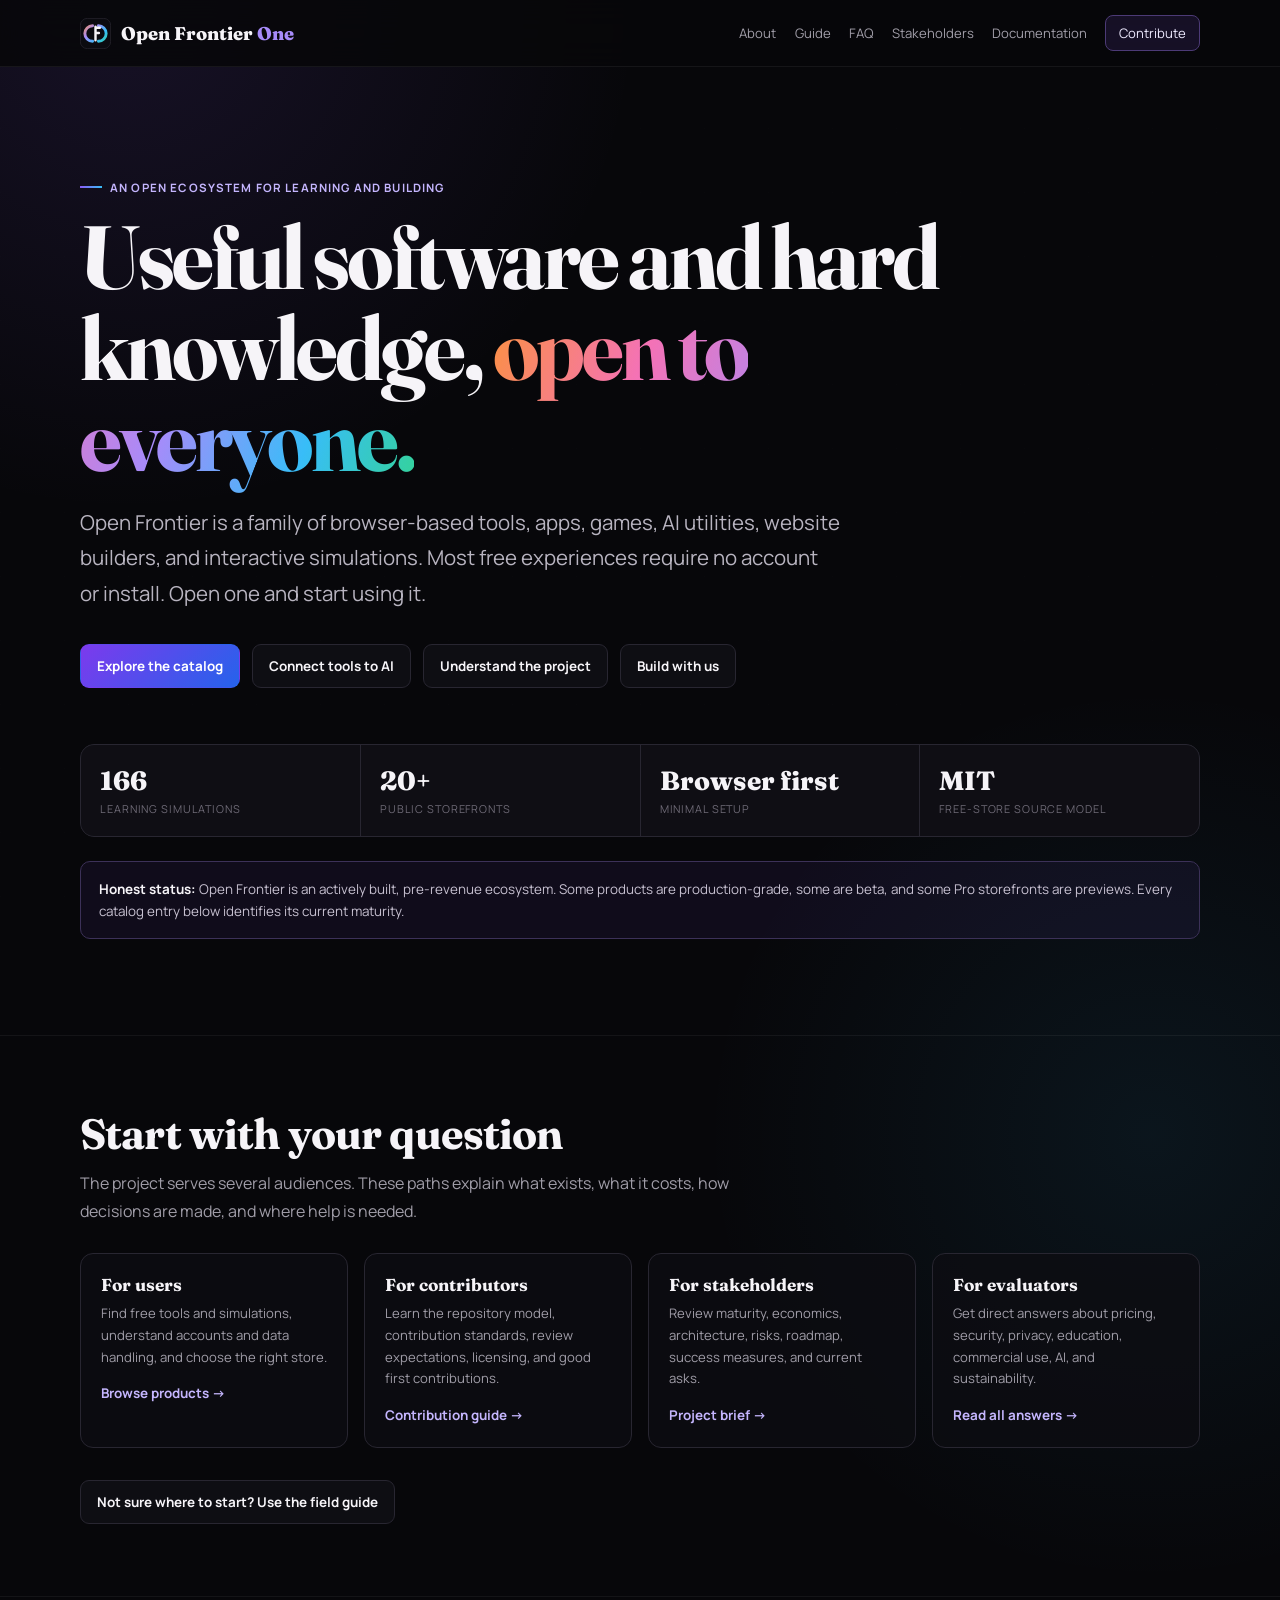
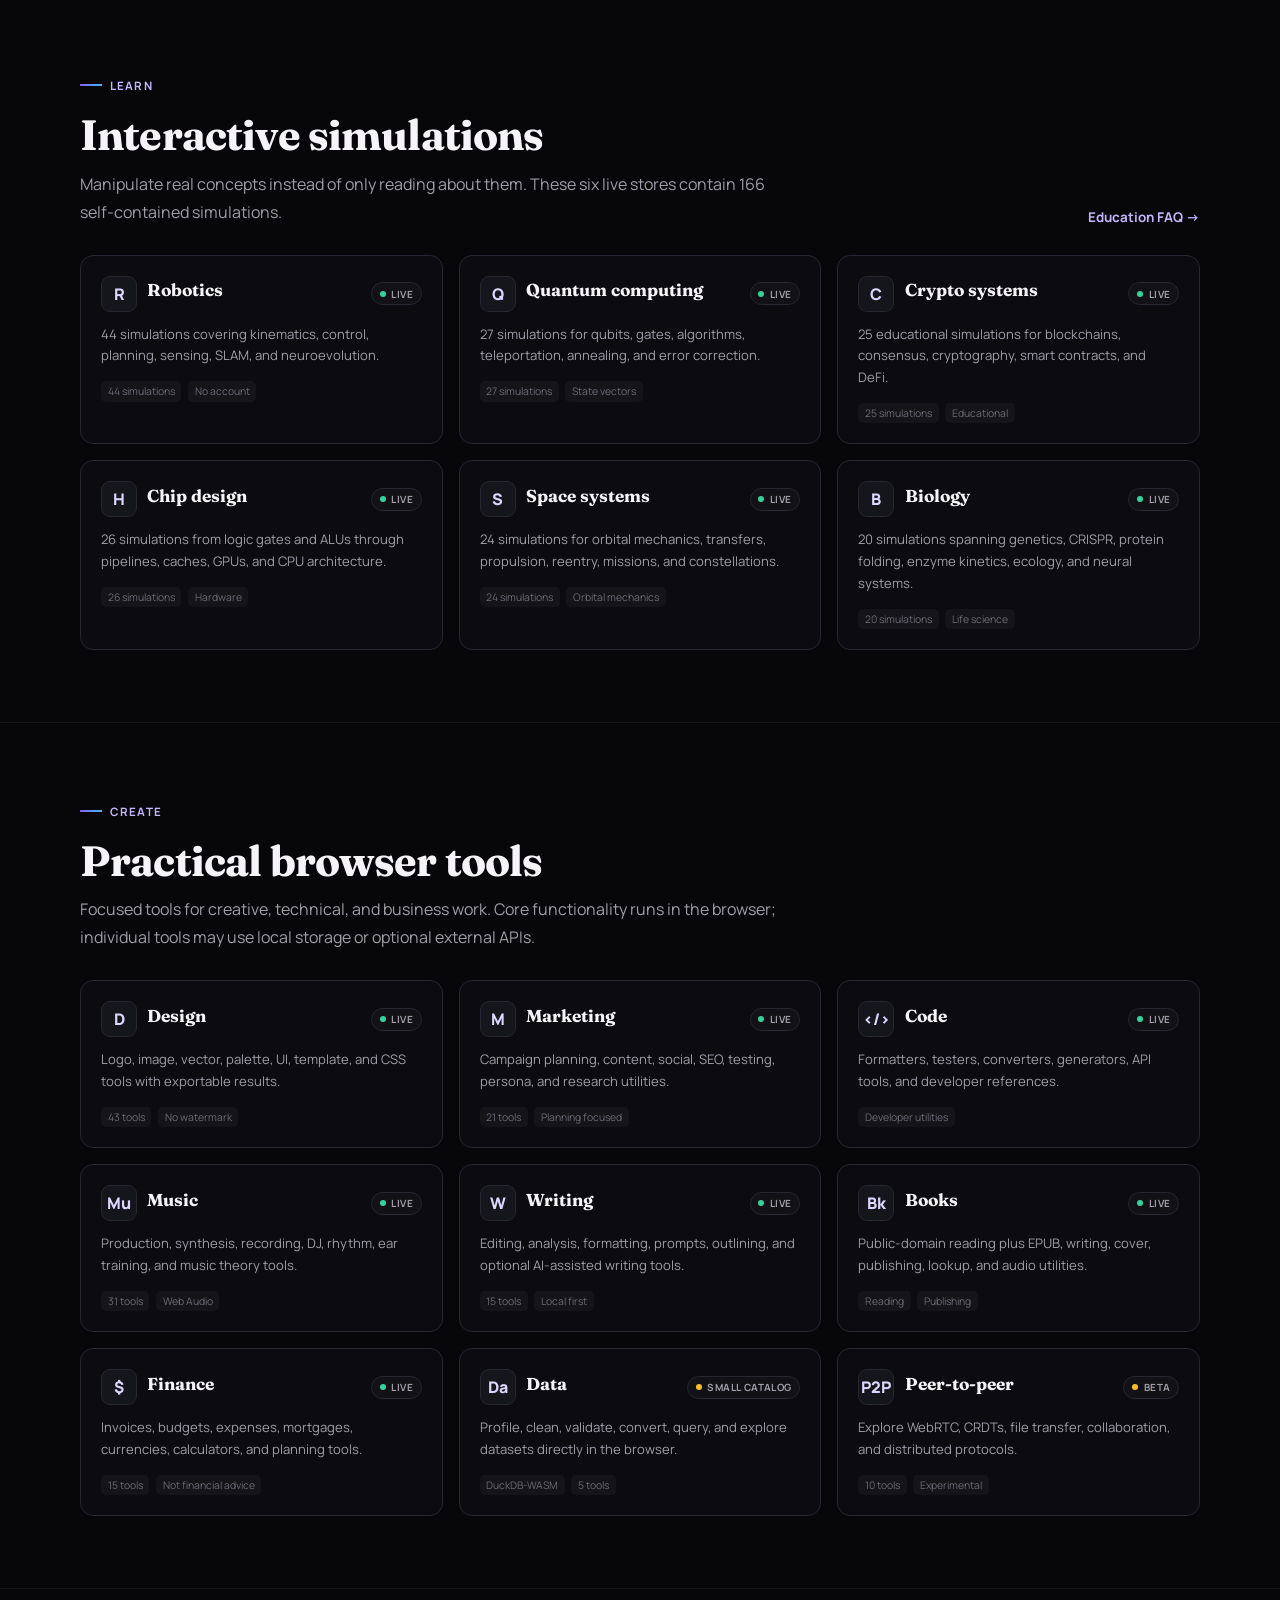
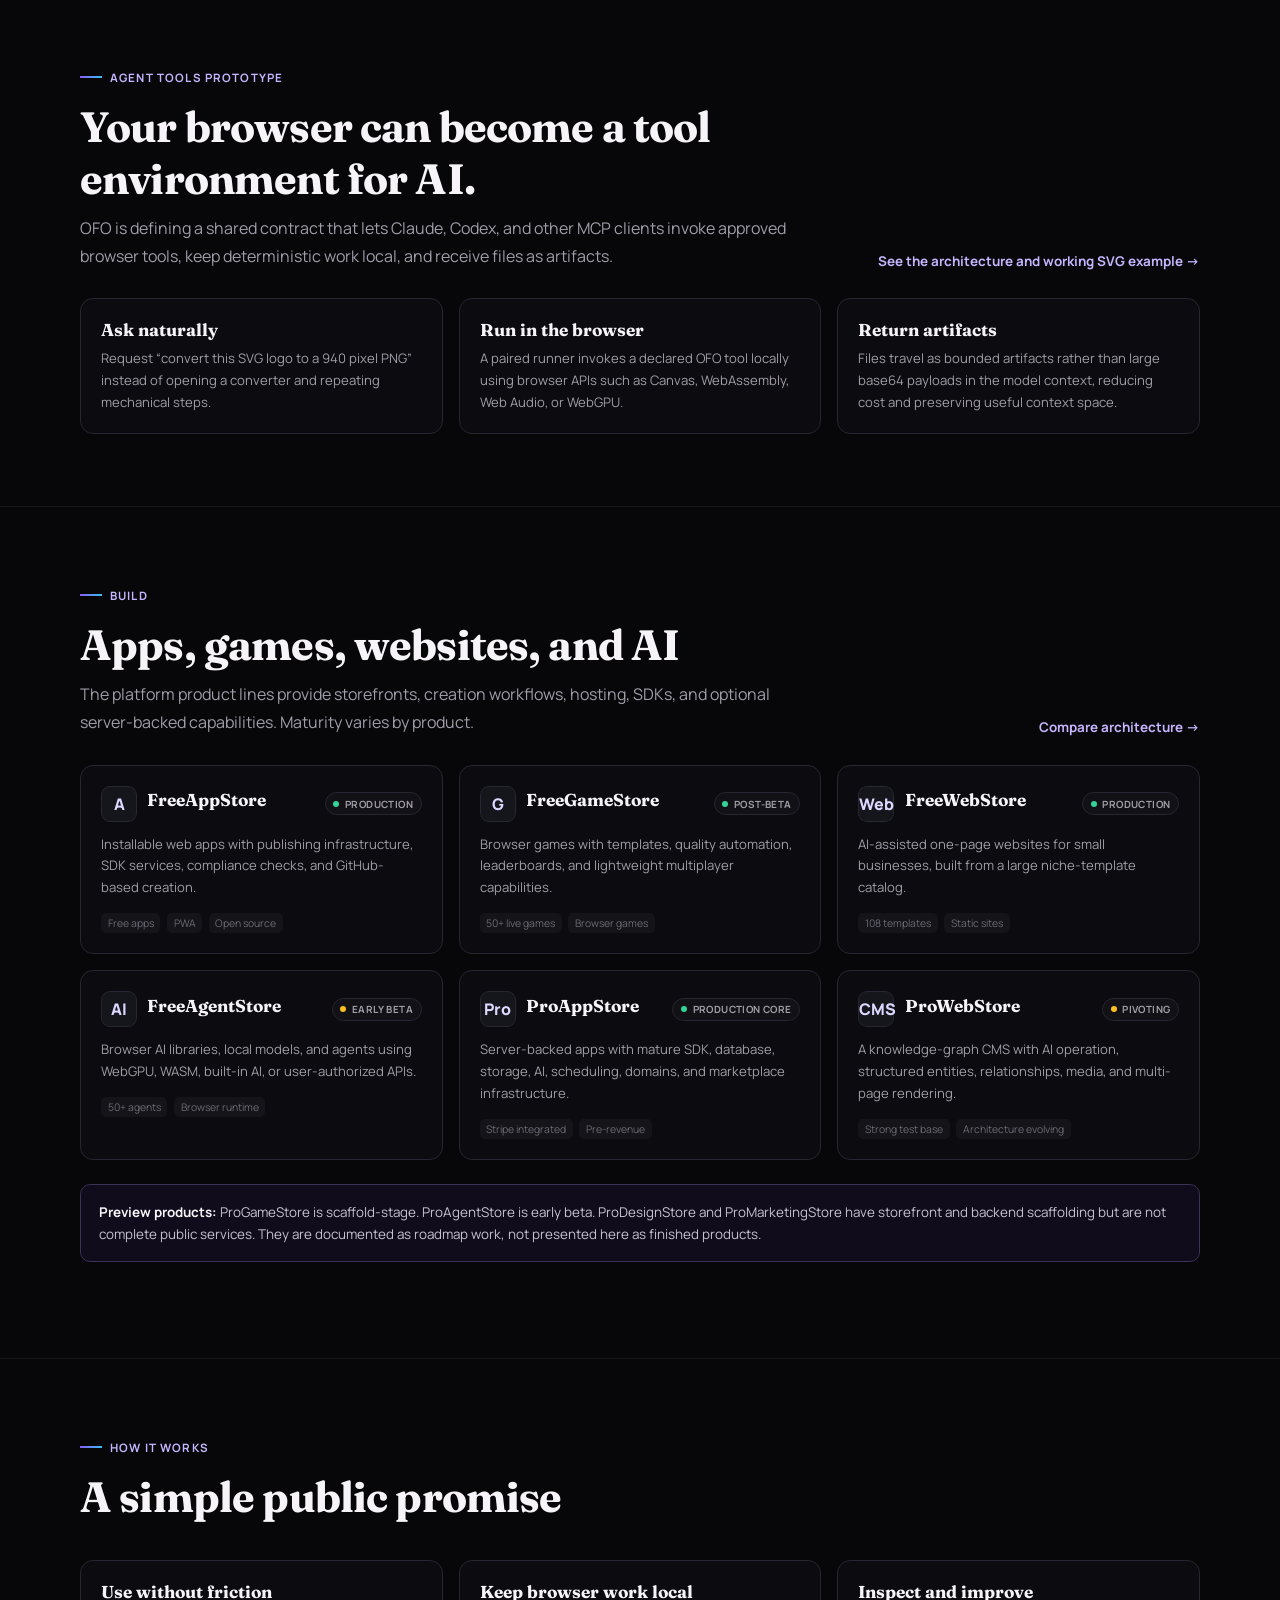
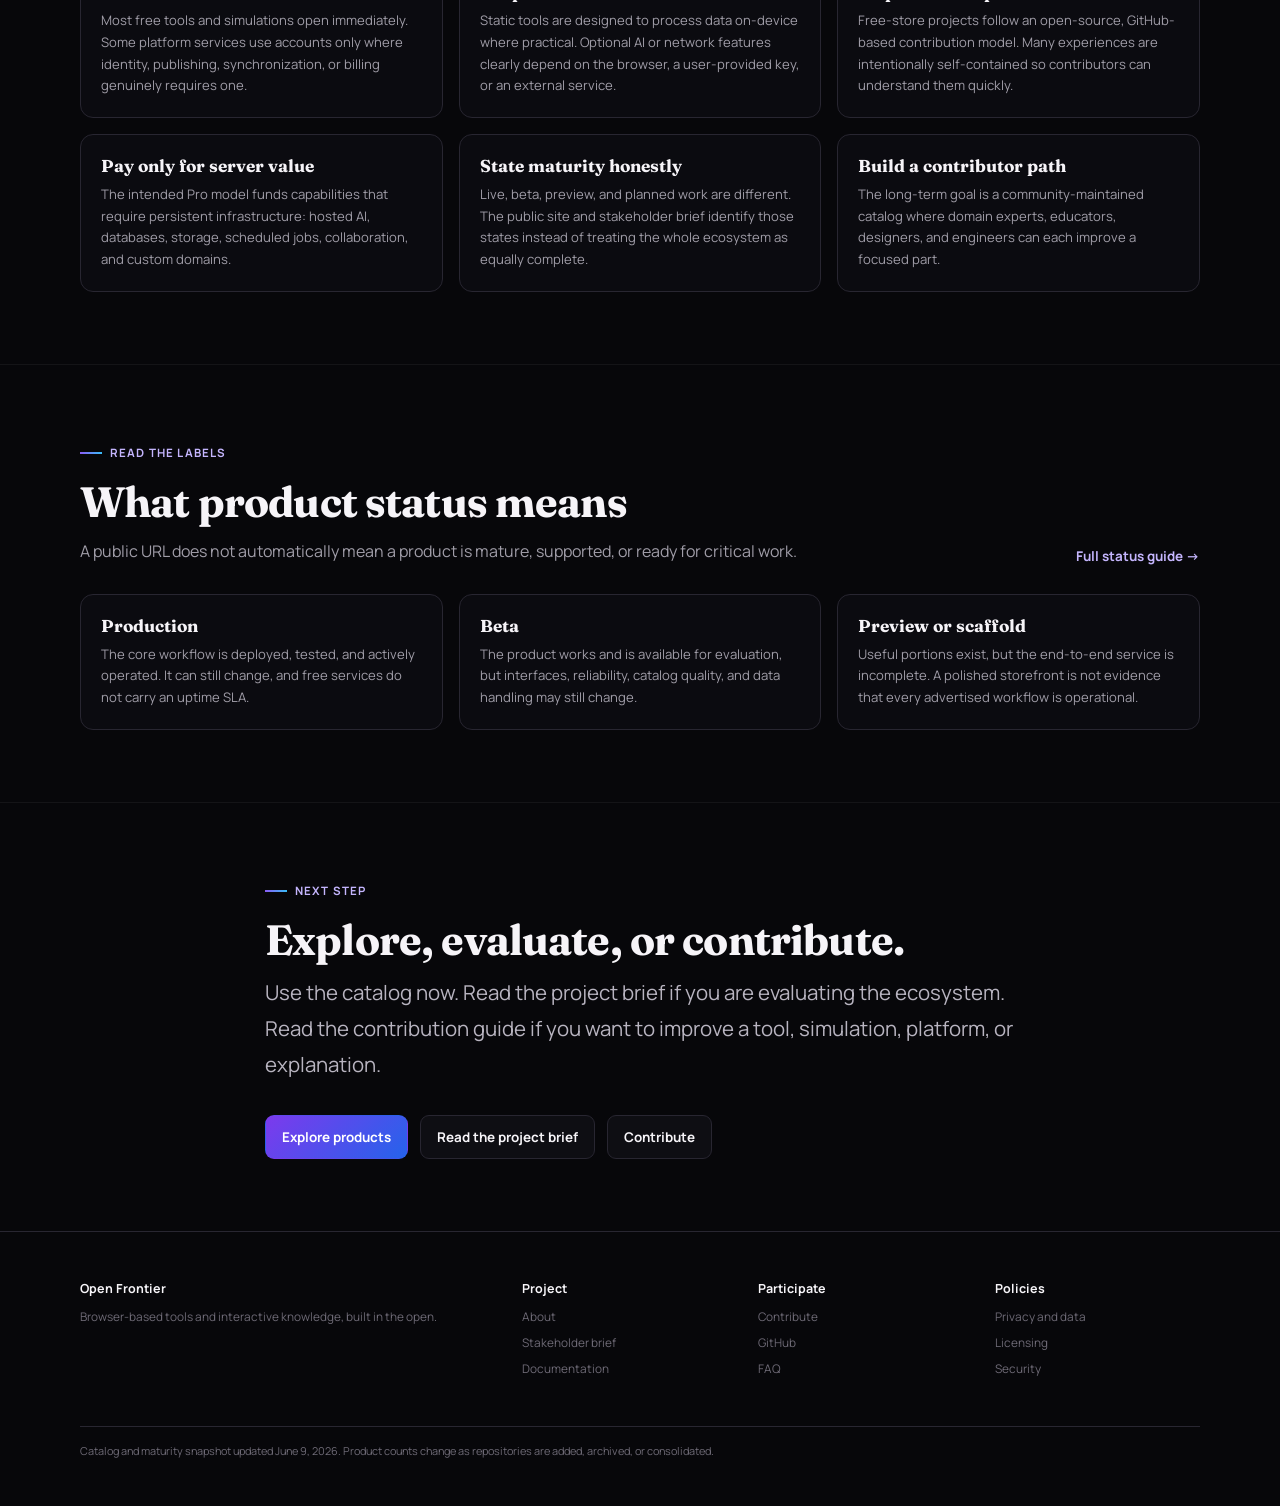
==== index.html @ 5dd48c0e "Initial OFO site" ====
<!DOCTYPE html>
<html lang="en">
<head>
  <meta charset="utf-8">
  <meta name="viewport" content="width=device-width, initial-scale=1">
  <title>Open Frontier - Free Browser Tools, Apps, Games and Simulations</title>
  <meta name="description" content="Explore Open Frontier's free browser tools, apps, games, websites, AI utilities, and 166 interactive science and engineering simulations.">
  <meta property="og:title" content="Open Frontier">
  <meta property="og:description" content="Useful software and hard knowledge, open to anyone with a browser.">
  <meta property="og:type" content="website">
  <meta property="og:url" content="https://openfrontier.pages.dev/">
  <link rel="canonical" href="https://openfrontier.pages.dev/">
  <link rel="icon" type="image/svg+xml" href="/favicon.svg">
  <link rel="preconnect" href="https://fonts.googleapis.com">
  <link rel="preconnect" href="https://fonts.gstatic.com" crossorigin>
  <link href="https://fonts.googleapis.com/css2?family=Fraunces:opsz,wght@9..144,600;9..144,700;9..144,800&amp;family=Manrope:wght@400;500;600;700&amp;display=swap" rel="stylesheet">
  <link rel="stylesheet" href="/site.css">
</head>
<body>
<a class="skip-link" href="#main">Skip to content</a>
<nav class="site-nav" aria-label="Main navigation">
  <div class="nav-inner">
    <a class="brand" href="/"><img class="brand-mark" src="/logo-mark.svg" alt=""><span>Open Frontier <span class="brand-one">One</span></span></a>
    <div class="nav-links">
      <a href="/about">About</a>
      <a href="/guide">Guide</a>
      <a href="/faq">FAQ</a>
      <a href="/stakeholders">Stakeholders</a>
      <a href="https://openfrontier-docs.pages.dev">Documentation</a>
      <a class="nav-cta" href="/contribute">Contribute</a>
    </div>
  </div>
</nav>

<main id="main">
  <header class="hero container">
    <span class="eyebrow">An open ecosystem for learning and building</span>
    <h1>Useful software and hard knowledge, <span class="gradient-text">open to everyone.</span></h1>
    <p class="lede">Open Frontier is a family of browser-based tools, apps, games, AI utilities, website builders, and interactive simulations. Most free experiences require no account or install. Open one and start using it.</p>
    <div class="actions">
      <a class="button primary" href="#explore">Explore the catalog</a>
      <a class="button" href="/agent-tools">Connect tools to AI</a>
      <a class="button" href="/about">Understand the project</a>
      <a class="button" href="/contribute">Build with us</a>
    </div>
    <div class="stats">
      <div class="stat"><div class="stat-value">166</div><div class="stat-label">Learning simulations</div></div>
      <div class="stat"><div class="stat-value">20+</div><div class="stat-label">Public storefronts</div></div>
      <div class="stat"><div class="stat-value">Browser first</div><div class="stat-label">Minimal setup</div></div>
      <div class="stat"><div class="stat-value">MIT</div><div class="stat-label">Free-store source model</div></div>
    </div>
    <p class="notice"><strong>Honest status:</strong> Open Frontier is an actively built, pre-revenue ecosystem. Some products are production-grade, some are beta, and some Pro storefronts are previews. Every catalog entry below identifies its current maturity.</p>
  </header>

  <section class="section" aria-labelledby="audiences">
    <div class="container">
      <div class="section-head">
        <div>
          <h2 id="audiences">Start with your question</h2>
          <p class="section-intro">The project serves several audiences. These paths explain what exists, what it costs, how decisions are made, and where help is needed.</p>
        </div>
      </div>
      <div class="audience-grid">
        <a class="card audience-card" href="#explore"><h3>For users</h3><p>Find free tools and simulations, understand accounts and data handling, and choose the right store.</p><span class="text-link">Browse products &rarr;</span></a>
        <a class="card audience-card" href="/contribute"><h3>For contributors</h3><p>Learn the repository model, contribution standards, review expectations, licensing, and good first contributions.</p><span class="text-link">Contribution guide &rarr;</span></a>
        <a class="card audience-card" href="/stakeholders"><h3>For stakeholders</h3><p>Review maturity, economics, architecture, risks, roadmap, success measures, and current asks.</p><span class="text-link">Project brief &rarr;</span></a>
        <a class="card audience-card" href="/faq"><h3>For evaluators</h3><p>Get direct answers about pricing, security, privacy, education, commercial use, AI, and sustainability.</p><span class="text-link">Read all answers &rarr;</span></a>
      </div>
      <div class="actions"><a class="button" href="/guide">Not sure where to start? Use the field guide</a></div>
    </div>
  </section>

  <section class="section" id="explore" aria-labelledby="learn">
    <div class="container">
      <div class="section-head">
        <div>
          <span class="eyebrow">Learn</span>
          <h2 id="learn">Interactive simulations</h2>
          <p class="section-intro">Manipulate real concepts instead of only reading about them. These six live stores contain 166 self-contained simulations.</p>
        </div>
        <a class="text-link" href="/faq#education">Education FAQ &rarr;</a>
      </div>
      <div class="grid">
        <a class="card" href="https://freerobotstore.online"><div class="card-top"><span class="icon">R</span><h3>Robotics</h3><span class="badge live">Live</span></div><p>44 simulations covering kinematics, control, planning, sensing, SLAM, and neuroevolution.</p><div class="meta"><span>44 simulations</span><span>No account</span></div></a>
        <a class="card" href="https://freequantumstore.pages.dev"><div class="card-top"><span class="icon">Q</span><h3>Quantum computing</h3><span class="badge live">Live</span></div><p>27 simulations for qubits, gates, algorithms, teleportation, annealing, and error correction.</p><div class="meta"><span>27 simulations</span><span>State vectors</span></div></a>
        <a class="card" href="https://freecryptostore.pages.dev"><div class="card-top"><span class="icon">C</span><h3>Crypto systems</h3><span class="badge live">Live</span></div><p>25 educational simulations for blockchains, consensus, cryptography, smart contracts, and DeFi.</p><div class="meta"><span>25 simulations</span><span>Educational</span></div></a>
        <a class="card" href="https://freechipstore.pages.dev"><div class="card-top"><span class="icon">H</span><h3>Chip design</h3><span class="badge live">Live</span></div><p>26 simulations from logic gates and ALUs through pipelines, caches, GPUs, and CPU architecture.</p><div class="meta"><span>26 simulations</span><span>Hardware</span></div></a>
        <a class="card" href="https://freespacestore.pages.dev"><div class="card-top"><span class="icon">S</span><h3>Space systems</h3><span class="badge live">Live</span></div><p>24 simulations for orbital mechanics, transfers, propulsion, reentry, missions, and constellations.</p><div class="meta"><span>24 simulations</span><span>Orbital mechanics</span></div></a>
        <a class="card" href="https://freebiostore.pages.dev"><div class="card-top"><span class="icon">B</span><h3>Biology</h3><span class="badge live">Live</span></div><p>20 simulations spanning genetics, CRISPR, protein folding, enzyme kinetics, ecology, and neural systems.</p><div class="meta"><span>20 simulations</span><span>Life science</span></div></a>
      </div>
    </div>
  </section>

  <section class="section" aria-labelledby="create">
    <div class="container">
      <div class="section-head">
        <div>
          <span class="eyebrow">Create</span>
          <h2 id="create">Practical browser tools</h2>
          <p class="section-intro">Focused tools for creative, technical, and business work. Core functionality runs in the browser; individual tools may use local storage or optional external APIs.</p>
        </div>
      </div>
      <div class="grid">
        <a class="card" href="https://freedesignstore.pages.dev"><div class="card-top"><span class="icon">D</span><h3>Design</h3><span class="badge live">Live</span></div><p>Logo, image, vector, palette, UI, template, and CSS tools with exportable results.</p><div class="meta"><span>43 tools</span><span>No watermark</span></div></a>
        <a class="card" href="https://freemarketingstore.pages.dev"><div class="card-top"><span class="icon">M</span><h3>Marketing</h3><span class="badge live">Live</span></div><p>Campaign planning, content, social, SEO, testing, persona, and research utilities.</p><div class="meta"><span>21 tools</span><span>Planning focused</span></div></a>
        <a class="card" href="https://freecodestore.pages.dev"><div class="card-top"><span class="icon">&lt;/&gt;</span><h3>Code</h3><span class="badge live">Live</span></div><p>Formatters, testers, converters, generators, API tools, and developer references.</p><div class="meta"><span>Developer utilities</span></div></a>
        <a class="card" href="https://freemusicstore.pages.dev"><div class="card-top"><span class="icon">Mu</span><h3>Music</h3><span class="badge live">Live</span></div><p>Production, synthesis, recording, DJ, rhythm, ear training, and music theory tools.</p><div class="meta"><span>31 tools</span><span>Web Audio</span></div></a>
        <a class="card" href="https://freewritingstore.pages.dev"><div class="card-top"><span class="icon">W</span><h3>Writing</h3><span class="badge live">Live</span></div><p>Editing, analysis, formatting, prompts, outlining, and optional AI-assisted writing tools.</p><div class="meta"><span>15 tools</span><span>Local first</span></div></a>
        <a class="card" href="https://freebookstore.pages.dev"><div class="card-top"><span class="icon">Bk</span><h3>Books</h3><span class="badge live">Live</span></div><p>Public-domain reading plus EPUB, writing, cover, publishing, lookup, and audio utilities.</p><div class="meta"><span>Reading</span><span>Publishing</span></div></a>
        <a class="card" href="https://freefinancestore.pages.dev"><div class="card-top"><span class="icon">$</span><h3>Finance</h3><span class="badge live">Live</span></div><p>Invoices, budgets, expenses, mortgages, currencies, calculators, and planning tools.</p><div class="meta"><span>15 tools</span><span>Not financial advice</span></div></a>
        <a class="card" href="https://freedatastore.pages.dev"><div class="card-top"><span class="icon">Da</span><h3>Data</h3><span class="badge beta">Small catalog</span></div><p>Profile, clean, validate, convert, query, and explore datasets directly in the browser.</p><div class="meta"><span>DuckDB-WASM</span><span>5 tools</span></div></a>
        <a class="card" href="https://freepeerstore.pages.dev"><div class="card-top"><span class="icon">P2P</span><h3>Peer-to-peer</h3><span class="badge beta">Beta</span></div><p>Explore WebRTC, CRDTs, file transfer, collaboration, and distributed protocols.</p><div class="meta"><span>10 tools</span><span>Experimental</span></div></a>
      </div>
    </div>
  </section>

  <section class="section" aria-labelledby="agent-tools">
    <div class="container">
      <div class="section-head">
        <div>
          <span class="eyebrow">Agent tools prototype</span>
          <h2 id="agent-tools">Your browser can become a tool environment for AI.</h2>
          <p class="section-intro">OFO is defining a shared contract that lets Claude, Codex, and other MCP clients invoke approved browser tools, keep deterministic work local, and receive files as artifacts.</p>
        </div>
        <a class="text-link" href="/agent-tools">See the architecture and working SVG example &rarr;</a>
      </div>
      <div class="grid">
        <div class="card"><h3>Ask naturally</h3><p>Request “convert this SVG logo to a 940 pixel PNG” instead of opening a converter and repeating mechanical steps.</p></div>
        <div class="card"><h3>Run in the browser</h3><p>A paired runner invokes a declared OFO tool locally using browser APIs such as Canvas, WebAssembly, Web Audio, or WebGPU.</p></div>
        <div class="card"><h3>Return artifacts</h3><p>Files travel as bounded artifacts rather than large base64 payloads in the model context, reducing cost and preserving useful context space.</p></div>
      </div>
    </div>
  </section>

  <section class="section" aria-labelledby="build">
    <div class="container">
      <div class="section-head">
        <div>
          <span class="eyebrow">Build</span>
          <h2 id="build">Apps, games, websites, and AI</h2>
          <p class="section-intro">The platform product lines provide storefronts, creation workflows, hosting, SDKs, and optional server-backed capabilities. Maturity varies by product.</p>
        </div>
        <a class="text-link" href="https://openfrontier-docs.pages.dev/overview/stores/">Compare architecture &rarr;</a>
      </div>
      <div class="grid">
        <a class="card" href="https://freeappstore.online"><div class="card-top"><span class="icon">A</span><h3>FreeAppStore</h3><span class="badge live">Production</span></div><p>Installable web apps with publishing infrastructure, SDK services, compliance checks, and GitHub-based creation.</p><div class="meta"><span>Free apps</span><span>PWA</span><span>Open source</span></div></a>
        <a class="card" href="https://freegamestore.online"><div class="card-top"><span class="icon">G</span><h3>FreeGameStore</h3><span class="badge live">Post-beta</span></div><p>Browser games with templates, quality automation, leaderboards, and lightweight multiplayer capabilities.</p><div class="meta"><span>50+ live games</span><span>Browser games</span></div></a>
        <a class="card" href="https://freewebstore.online"><div class="card-top"><span class="icon">Web</span><h3>FreeWebStore</h3><span class="badge live">Production</span></div><p>AI-assisted one-page websites for small businesses, built from a large niche-template catalog.</p><div class="meta"><span>108 templates</span><span>Static sites</span></div></a>
        <a class="card" href="https://freeagentstore.online"><div class="card-top"><span class="icon">AI</span><h3>FreeAgentStore</h3><span class="badge beta">Early beta</span></div><p>Browser AI libraries, local models, and agents using WebGPU, WASM, built-in AI, or user-authorized APIs.</p><div class="meta"><span>50+ agents</span><span>Browser runtime</span></div></a>
        <a class="card" href="https://proappstore.online"><div class="card-top"><span class="icon">Pro</span><h3>ProAppStore</h3><span class="badge live">Production core</span></div><p>Server-backed apps with mature SDK, database, storage, AI, scheduling, domains, and marketplace infrastructure.</p><div class="meta"><span>Stripe integrated</span><span>Pre-revenue</span></div></a>
        <a class="card" href="https://prowebstore.online"><div class="card-top"><span class="icon">CMS</span><h3>ProWebStore</h3><span class="badge beta">Pivoting</span></div><p>A knowledge-graph CMS with AI operation, structured entities, relationships, media, and multi-page rendering.</p><div class="meta"><span>Strong test base</span><span>Architecture evolving</span></div></a>
      </div>
      <p class="notice"><strong>Preview products:</strong> ProGameStore is scaffold-stage. ProAgentStore is early beta. ProDesignStore and ProMarketingStore have storefront and backend scaffolding but are not complete public services. They are documented as roadmap work, not presented here as finished products.</p>
    </div>
  </section>

  <section class="section" aria-labelledby="model">
    <div class="container">
      <div class="section-head">
        <div>
          <span class="eyebrow">How it works</span>
          <h2 id="model">A simple public promise</h2>
        </div>
      </div>
      <div class="grid">
        <div class="card"><h3>Use without friction</h3><p>Most free tools and simulations open immediately. Some platform services use accounts only where identity, publishing, synchronization, or billing genuinely requires one.</p></div>
        <div class="card"><h3>Keep browser work local</h3><p>Static tools are designed to process data on-device where practical. Optional AI or network features clearly depend on the browser, a user-provided key, or an external service.</p></div>
        <div class="card"><h3>Inspect and improve</h3><p>Free-store projects follow an open-source, GitHub-based contribution model. Many experiences are intentionally self-contained so contributors can understand them quickly.</p></div>
        <div class="card"><h3>Pay only for server value</h3><p>The intended Pro model funds capabilities that require persistent infrastructure: hosted AI, databases, storage, scheduled jobs, collaboration, and custom domains.</p></div>
        <div class="card"><h3>State maturity honestly</h3><p>Live, beta, preview, and planned work are different. The public site and stakeholder brief identify those states instead of treating the whole ecosystem as equally complete.</p></div>
        <div class="card"><h3>Build a contributor path</h3><p>The long-term goal is a community-maintained catalog where domain experts, educators, designers, and engineers can each improve a focused part.</p></div>
      </div>
    </div>
  </section>

  <section class="section" aria-labelledby="lifecycle">
    <div class="container">
      <div class="section-head">
        <div>
          <span class="eyebrow">Read the labels</span>
          <h2 id="lifecycle">What product status means</h2>
          <p class="section-intro">A public URL does not automatically mean a product is mature, supported, or ready for critical work.</p>
        </div>
        <a class="text-link" href="/guide#status">Full status guide &rarr;</a>
      </div>
      <div class="grid">
        <div class="card"><h3>Production</h3><p>The core workflow is deployed, tested, and actively operated. It can still change, and free services do not carry an uptime SLA.</p></div>
        <div class="card"><h3>Beta</h3><p>The product works and is available for evaluation, but interfaces, reliability, catalog quality, and data handling may still change.</p></div>
        <div class="card"><h3>Preview or scaffold</h3><p>Useful portions exist, but the end-to-end service is incomplete. A polished storefront is not evidence that every advertised workflow is operational.</p></div>
      </div>
    </div>
  </section>

  <section class="section">
    <div class="container narrow">
      <span class="eyebrow">Next step</span>
      <h2>Explore, evaluate, or contribute.</h2>
      <p class="lede">Use the catalog now. Read the project brief if you are evaluating the ecosystem. Read the contribution guide if you want to improve a tool, simulation, platform, or explanation.</p>
      <div class="actions">
        <a class="button primary" href="#explore">Explore products</a>
        <a class="button" href="/stakeholders">Read the project brief</a>
        <a class="button" href="/contribute">Contribute</a>
      </div>
    </div>
  </section>
</main>

<footer class="footer">
  <div class="container">
    <div class="footer-grid">
      <div><h3>Open Frontier</h3><p>Browser-based tools and interactive knowledge, built in the open.</p></div>
      <div><h4>Project</h4><a href="/about">About</a><a href="/stakeholders">Stakeholder brief</a><a href="https://openfrontier-docs.pages.dev">Documentation</a></div>
      <div><h4>Participate</h4><a href="/contribute">Contribute</a><a href="https://github.com/serge-ivo">GitHub</a><a href="/faq">FAQ</a></div>
      <div><h4>Policies</h4><a href="/privacy">Privacy and data</a><a href="/faq#licensing">Licensing</a><a href="/faq#security">Security</a></div>
    </div>
    <div class="footer-note">Catalog and maturity snapshot updated June 9, 2026. Product counts change as repositories are added, archived, or consolidated.</div>
  </div>
</footer>
</body>
</html>
---- site.css ----
:root {
  --bg: #07070a;
  --surface: #0e0e13;
  --surface-2: #15151c;
  --text: #f6f4f8;
  --muted: #a09da8;
  --faint: #6e6a76;
  --line: #282631;
  --accent: #8b5cf6;
  --accent-2: #38bdf8;
  --green: #34d399;
  --yellow: #fbbf24;
  --red: #fb7185;
  --max: 1160px;
}

* {
  box-sizing: border-box;
}

html {
  scroll-behavior: smooth;
}

body {
  margin: 0;
  color: var(--text);
  background:
    radial-gradient(circle at 10% 0%, rgba(139, 92, 246, 0.12), transparent 32rem),
    radial-gradient(circle at 90% 18%, rgba(56, 189, 248, 0.08), transparent 28rem),
    var(--bg);
  font-family: "Manrope", system-ui, sans-serif;
  -webkit-font-smoothing: antialiased;
}

body::before {
  position: fixed;
  inset: 0;
  z-index: -1;
  content: "";
  pointer-events: none;
  opacity: 0.3;
  background-image:
    linear-gradient(rgba(255, 255, 255, 0.025) 1px, transparent 1px),
    linear-gradient(90deg, rgba(255, 255, 255, 0.025) 1px, transparent 1px);
  background-size: 64px 64px;
}

a {
  color: inherit;
  text-decoration: none;
}

a:hover {
  color: #fff;
}

p,
li {
  color: var(--muted);
  line-height: 1.75;
}

strong {
  color: var(--text);
}

code {
  padding: 0.12rem 0.35rem;
  border: 1px solid var(--line);
  border-radius: 5px;
  color: #ddd6fe;
  background: var(--surface);
  font-size: 0.9em;
}

.skip-link {
  position: fixed;
  top: -5rem;
  left: 1rem;
  z-index: 20;
  padding: 0.7rem 1rem;
  border-radius: 8px;
  color: #fff;
  background: var(--accent);
}

.skip-link:focus {
  top: 1rem;
}

.site-nav {
  position: sticky;
  top: 0;
  z-index: 10;
  border-bottom: 1px solid rgba(255, 255, 255, 0.06);
  background: rgba(7, 7, 10, 0.88);
  backdrop-filter: blur(16px);
}

.nav-inner {
  display: flex;
  align-items: center;
  max-width: var(--max);
  min-height: 66px;
  margin: 0 auto;
  padding: 0 1.25rem;
}

.brand {
  display: inline-flex;
  align-items: center;
  gap: 0.65rem;
  white-space: nowrap;
  font-family: "Fraunces", Georgia, serif;
  font-size: 1.15rem;
  font-weight: 800;
}

.brand-mark {
  width: 31px;
  height: 31px;
  flex: 0 0 auto;
}

.brand-one {
  color: #a78bfa;
}

.nav-links {
  display: flex;
  align-items: center;
  gap: 1.15rem;
  margin-left: auto;
  font-size: 0.82rem;
}

.nav-links a {
  color: var(--muted);
}

.nav-links .nav-cta {
  padding: 0.48rem 0.8rem;
  border: 1px solid #4c3a76;
  border-radius: 8px;
  color: #ede9fe;
  background: rgba(139, 92, 246, 0.12);
}

.container {
  max-width: var(--max);
  margin: 0 auto;
  padding: 0 1.25rem;
}

.narrow {
  max-width: 790px;
}

.hero {
  padding: 6.5rem 1.25rem 4.5rem;
}

.eyebrow {
  display: inline-flex;
  align-items: center;
  gap: 0.5rem;
  margin-bottom: 1rem;
  color: #c4b5fd;
  font-size: 0.72rem;
  font-weight: 700;
  letter-spacing: 0.1em;
  text-transform: uppercase;
}

.eyebrow::before {
  width: 22px;
  height: 2px;
  content: "";
  background: linear-gradient(90deg, var(--accent), var(--accent-2));
}

h1,
h2,
h3 {
  color: var(--text);
  font-family: "Fraunces", Georgia, serif;
}

h1 {
  max-width: 950px;
  margin: 0 0 1.25rem;
  font-size: clamp(2.7rem, 7vw, 5.8rem);
  line-height: 1.02;
  letter-spacing: -0.035em;
}

.gradient-text {
  color: transparent;
  background: linear-gradient(110deg, #fb923c, #f472b6 28%, #a78bfa 56%, #38bdf8 80%, #34d399);
  background-clip: text;
}

.lede {
  max-width: 760px;
  margin: 0;
  color: #b8b4c0;
  font-size: clamp(1.04rem, 2.1vw, 1.28rem);
  line-height: 1.75;
}

.actions {
  display: flex;
  flex-wrap: wrap;
  gap: 0.75rem;
  margin-top: 2rem;
}

.button {
  display: inline-flex;
  align-items: center;
  justify-content: center;
  min-height: 44px;
  padding: 0.65rem 1rem;
  border: 1px solid var(--line);
  border-radius: 9px;
  color: var(--text);
  background: var(--surface);
  font-size: 0.84rem;
  font-weight: 700;
  transition: transform 0.18s, border-color 0.18s;
}

.button:hover {
  border-color: #514d5e;
  transform: translateY(-1px);
}

.button.primary {
  border-color: transparent;
  color: #fff;
  background: linear-gradient(135deg, #7c3aed, #2563eb);
}

.stats {
  display: grid;
  grid-template-columns: repeat(4, 1fr);
  gap: 1px;
  margin-top: 3.5rem;
  overflow: hidden;
  border: 1px solid var(--line);
  border-radius: 14px;
  background: var(--line);
}

.stat {
  padding: 1.2rem;
  background: rgba(14, 14, 19, 0.96);
}

.stat-value {
  font-family: "Fraunces", Georgia, serif;
  font-size: 1.65rem;
  font-weight: 800;
}

.stat-label {
  margin-top: 0.25rem;
  color: var(--faint);
  font-size: 0.68rem;
  letter-spacing: 0.08em;
  text-transform: uppercase;
}

.notice {
  margin: 1.5rem 0;
  padding: 1rem 1.1rem;
  border: 1px solid #3c3158;
  border-radius: 10px;
  color: #c7c1d1;
  background: rgba(139, 92, 246, 0.07);
  font-size: 0.84rem;
  line-height: 1.65;
}

.section {
  padding: 4.5rem 0;
  border-top: 1px solid rgba(255, 255, 255, 0.055);
}

.section-head {
  display: flex;
  align-items: end;
  justify-content: space-between;
  gap: 2rem;
  margin-bottom: 1.8rem;
}

.section h2 {
  margin: 0 0 0.55rem;
  font-size: clamp(1.75rem, 4vw, 2.65rem);
  letter-spacing: -0.02em;
}

.section-intro {
  max-width: 720px;
  margin: 0;
}

.text-link {
  color: #c4b5fd;
  font-size: 0.84rem;
  font-weight: 700;
  white-space: nowrap;
}

.grid {
  display: grid;
  grid-template-columns: repeat(3, 1fr);
  gap: 1rem;
}

.grid.two {
  grid-template-columns: repeat(2, 1fr);
}

.card {
  position: relative;
  padding: 1.25rem;
  border: 1px solid var(--line);
  border-radius: 13px;
  background: rgba(14, 14, 19, 0.78);
  transition: transform 0.18s, border-color 0.18s, background 0.18s;
}

a.card:hover {
  border-color: #4c4856;
  background: var(--surface);
  transform: translateY(-2px);
}

.card h3 {
  margin: 0 0 0.5rem;
  font-size: 1.08rem;
}

.card p {
  margin: 0;
  font-size: 0.82rem;
  line-height: 1.65;
}

.card-top {
  display: flex;
  align-items: center;
  gap: 0.65rem;
  margin-bottom: 0.75rem;
}

.icon {
  display: grid;
  width: 36px;
  height: 36px;
  place-items: center;
  border: 1px solid var(--line);
  border-radius: 9px;
  color: #ddd6fe;
  background: var(--surface-2);
  font-size: 1rem;
  font-weight: 800;
}

.badge {
  display: inline-flex;
  align-items: center;
  gap: 0.35rem;
  margin-left: auto;
  padding: 0.22rem 0.48rem;
  border: 1px solid var(--line);
  border-radius: 999px;
  color: var(--muted);
  background: rgba(255, 255, 255, 0.025);
  font-size: 0.62rem;
  font-weight: 700;
  letter-spacing: 0.04em;
  text-transform: uppercase;
}

.badge::before {
  width: 6px;
  height: 6px;
  border-radius: 50%;
  content: "";
  background: var(--faint);
}

.badge.live::before {
  background: var(--green);
}

.badge.beta::before {
  background: var(--yellow);
}

.badge.preview::before {
  background: var(--red);
}

.meta {
  display: flex;
  flex-wrap: wrap;
  gap: 0.4rem;
  margin-top: 0.9rem;
}

.meta span {
  padding: 0.2rem 0.42rem;
  border-radius: 5px;
  color: var(--faint);
  background: rgba(255, 255, 255, 0.035);
  font-size: 0.65rem;
}

.audience-grid {
  display: grid;
  grid-template-columns: repeat(4, 1fr);
  gap: 1rem;
}

.audience-card {
  min-height: 195px;
}

.audience-card .text-link {
  display: inline-block;
  margin-top: 1rem;
}

.status-table {
  width: 100%;
  overflow: hidden;
  border: 1px solid var(--line);
  border-collapse: separate;
  border-spacing: 0;
  border-radius: 12px;
  font-size: 0.82rem;
}

.status-table th,
.status-table td {
  padding: 0.8rem 0.9rem;
  border-bottom: 1px solid var(--line);
  text-align: left;
  vertical-align: top;
}

.status-table th {
  color: var(--text);
  background: var(--surface-2);
  font-size: 0.7rem;
  letter-spacing: 0.06em;
  text-transform: uppercase;
}

.status-table td {
  color: var(--muted);
}

.status-table tr:last-child td {
  border-bottom: 0;
}

.page-hero {
  padding: 5rem 1.25rem 2.5rem;
}

.page-hero h1 {
  max-width: 800px;
  font-size: clamp(2.5rem, 6vw, 4.5rem);
}

.prose {
  padding-bottom: 5rem;
}

.prose h2 {
  margin: 3.5rem 0 0.8rem;
  padding-top: 1rem;
  font-size: 1.75rem;
}

.prose h3 {
  margin: 2rem 0 0.5rem;
  font-family: "Manrope", system-ui, sans-serif;
  font-size: 1.02rem;
}

.prose p,
.prose li {
  font-size: 0.94rem;
}

.prose a {
  color: #c4b5fd;
  text-decoration: underline;
  text-decoration-color: #51406f;
  text-underline-offset: 3px;
}

.prose ul,
.prose ol {
  padding-left: 1.25rem;
}

.prose blockquote {
  margin: 2rem 0;
  padding: 1rem 1.2rem;
  border-left: 3px solid var(--accent);
  border-radius: 0 9px 9px 0;
  color: #ddd6e7;
  background: rgba(139, 92, 246, 0.07);
  font-family: "Fraunces", Georgia, serif;
  font-size: 1.12rem;
  line-height: 1.7;
}

.toc {
  display: grid;
  grid-template-columns: repeat(3, 1fr);
  gap: 0.6rem;
  margin: 1.5rem 0 2.5rem;
}

.toc a {
  padding: 0.65rem 0.75rem;
  border: 1px solid var(--line);
  border-radius: 8px;
  color: var(--muted);
  background: var(--surface);
  font-size: 0.78rem;
  text-decoration: none;
}

.faq-group {
  margin-top: 3.5rem;
  scroll-margin-top: 90px;
}

.faq-item {
  border-bottom: 1px solid var(--line);
}

.faq-item summary {
  padding: 1.1rem 0;
  color: var(--text);
  cursor: pointer;
  font-size: 0.95rem;
  font-weight: 700;
  list-style: none;
}

.faq-item summary::-webkit-details-marker {
  display: none;
}

.faq-item summary::after {
  float: right;
  content: "+";
  color: var(--faint);
}

.faq-item[open] summary::after {
  content: "-";
}

.faq-answer {
  padding: 0 0 1.15rem;
}

.faq-answer p,
.faq-answer li {
  margin-top: 0;
  font-size: 0.88rem;
}

.callout {
  margin: 2rem 0;
  padding: 1.25rem;
  border: 1px solid var(--line);
  border-radius: 12px;
  background: var(--surface);
}

.callout h3 {
  margin-top: 0;
}

.decision-list {
  display: grid;
  gap: 0.75rem;
  margin: 1.5rem 0;
}

.decision {
  display: grid;
  grid-template-columns: minmax(150px, 0.65fr) 1.8fr;
  gap: 1rem;
  padding: 1rem;
  border: 1px solid var(--line);
  border-radius: 10px;
  background: var(--surface);
}

.decision strong {
  align-self: start;
}

.decision p {
  margin: 0;
  font-size: 0.84rem;
}

.definition-list {
  display: grid;
  grid-template-columns: repeat(2, 1fr);
  gap: 0.75rem;
  margin: 1.5rem 0;
}

.definition {
  padding: 1rem;
  border: 1px solid var(--line);
  border-radius: 10px;
  background: var(--surface);
}

.definition dt {
  margin-bottom: 0.4rem;
  color: var(--text);
  font-weight: 700;
}

.definition dd {
  margin: 0;
  color: var(--muted);
  font-size: 0.82rem;
  line-height: 1.65;
}

.agent-example {
  display: grid;
  grid-template-columns: repeat(3, minmax(0, 1fr));
  gap: 1px;
  margin: 1.5rem 0;
  overflow: hidden;
  border: 1px solid var(--line);
  border-radius: 12px;
  background: var(--line);
}

.agent-example > div {
  display: grid;
  gap: 0.45rem;
  padding: 1.1rem;
  background: var(--surface);
}

.agent-flow {
  display: grid;
  grid-template-columns: 1fr auto 1fr auto 1fr auto 1fr;
  align-items: stretch;
  gap: 0.65rem;
  margin: 1.5rem 0;
}

.agent-flow > div {
  display: grid;
  grid-template-columns: auto 1fr;
  gap: 0.35rem 0.65rem;
  align-content: start;
  padding: 1rem;
  border: 1px solid var(--line);
  border-radius: 10px;
  background: var(--surface);
}

.agent-flow b {
  grid-row: span 2;
  display: grid;
  place-items: center;
  width: 28px;
  height: 28px;
  border-radius: 50%;
  color: #fff;
  background: var(--accent);
}

.agent-flow span {
  color: var(--muted);
  font-size: 0.82rem;
}

.agent-flow > i {
  align-self: center;
  color: var(--accent);
  font-style: normal;
  font-weight: 800;
}

.pathfinder {
  margin: 1.5rem 0 4rem;
  padding: 1.25rem;
  border: 1px solid #393249;
  border-radius: 18px;
  background:
    radial-gradient(circle at 0 0, rgba(139, 92, 246, 0.13), transparent 24rem),
    radial-gradient(circle at 100% 10%, rgba(56, 189, 248, 0.08), transparent 22rem),
    rgba(12, 12, 17, 0.94);
  box-shadow: 0 24px 80px rgba(0, 0, 0, 0.22);
  scroll-margin-top: 90px;
}

.pathfinder h2 {
  margin-top: 0;
  padding-top: 0;
}

.pathfinder p {
  margin-bottom: 0;
}

.pathfinder-kicker {
  display: block;
  margin-bottom: 0.4rem;
  color: #c4b5fd;
  font-size: 0.66rem;
  font-weight: 800;
  letter-spacing: 0.1em;
  text-transform: uppercase;
}

.pathfinder-head,
.results-heading {
  display: flex;
  align-items: start;
  justify-content: space-between;
  gap: 1.5rem;
}

.path-progress {
  display: flex;
  align-items: center;
  min-width: 150px;
  margin-top: 0.5rem;
}

.path-progress span {
  display: grid;
  width: 26px;
  height: 26px;
  flex: 0 0 auto;
  place-items: center;
  border: 1px solid var(--line);
  border-radius: 50%;
  color: var(--faint);
  background: var(--surface);
  font-size: 0.66rem;
  font-weight: 800;
  transition: 0.2s ease;
}

.path-progress span.active {
  border-color: #8b5cf6;
  color: #fff;
  background: #6d28d9;
  box-shadow: 0 0 0 4px rgba(139, 92, 246, 0.12);
}

.path-progress i {
  width: 36px;
  height: 1px;
  background: var(--line);
}

.path-step {
  margin-top: 1.5rem;
  padding-top: 1.25rem;
  border-top: 1px solid var(--line);
}

.path-step[hidden],
.path-results[hidden] {
  display: none;
}

.path-step-label {
  display: flex;
  align-items: center;
  gap: 0.6rem;
  margin-bottom: 0.9rem;
}

.path-step-label span {
  display: grid;
  width: 24px;
  height: 24px;
  place-items: center;
  border-radius: 7px;
  color: #ddd6fe;
  background: rgba(139, 92, 246, 0.15);
  font-size: 0.66rem;
  font-weight: 800;
}

.choice-grid {
  display: grid;
  grid-template-columns: repeat(3, 1fr);
  gap: 0.6rem;
}

.choice-card,
.goal-chip,
.text-button {
  font: inherit;
  cursor: pointer;
}

.choice-card {
  display: grid;
  grid-template-columns: 38px 1fr;
  gap: 0 0.7rem;
  min-height: 78px;
  padding: 0.75rem;
  border: 1px solid var(--line);
  border-radius: 11px;
  color: var(--text);
  background: rgba(255, 255, 255, 0.018);
  text-align: left;
  transition: 0.18s ease;
}

.choice-card:hover,
.choice-card[aria-pressed="true"] {
  border-color: #6d5a98;
  background: rgba(139, 92, 246, 0.09);
  transform: translateY(-1px);
}

.choice-card:focus-visible,
.goal-chip:focus-visible,
.text-button:focus-visible,
.path-search-row input:focus-visible {
  outline: 2px solid #a78bfa;
  outline-offset: 2px;
}

.choice-icon {
  display: grid;
  width: 38px;
  height: 38px;
  grid-row: 1 / 3;
  place-items: center;
  border: 1px solid #35313e;
  border-radius: 9px;
  color: #c4b5fd;
  background: #15131c;
  font-size: 0.68rem;
  font-weight: 800;
}

.choice-card strong {
  align-self: end;
  font-size: 0.78rem;
}

.choice-card small {
  align-self: start;
  color: var(--faint);
  font-size: 0.66rem;
  line-height: 1.35;
}

.goal-choices {
  display: flex;
  flex-wrap: wrap;
  gap: 0.5rem;
}

.goal-chip {
  padding: 0.52rem 0.75rem;
  border: 1px solid var(--line);
  border-radius: 999px;
  color: var(--muted);
  background: var(--surface);
  font-size: 0.74rem;
  font-weight: 700;
}

.goal-chip:hover,
.goal-chip[aria-pressed="true"] {
  border-color: #7c3aed;
  color: #fff;
  background: rgba(124, 58, 237, 0.2);
}

.path-search {
  margin-top: 1.5rem;
  padding: 1rem;
  border: 1px solid var(--line);
  border-radius: 12px;
  background: rgba(255, 255, 255, 0.02);
}

.path-search label {
  display: block;
  margin-bottom: 0.7rem;
}

.path-search label span {
  display: block;
  margin-top: 0.2rem;
  color: var(--faint);
  font-size: 0.7rem;
  line-height: 1.5;
}

.path-search-row {
  display: grid;
  grid-template-columns: minmax(0, 1fr) auto auto;
  gap: 0.55rem;
}

.path-search-row input {
  min-width: 0;
  padding: 0.72rem 0.85rem;
  border: 1px solid var(--line);
  border-radius: 9px;
  color: var(--text);
  background: #09090d;
  font: inherit;
  font-size: 0.82rem;
}

.path-search-row input::placeholder {
  color: #625e6a;
}

.path-results {
  margin-top: 1.75rem;
  padding-top: 1.5rem;
  border-top: 1px solid #41374f;
  scroll-margin-top: 85px;
}

.results-heading h2 {
  margin-bottom: 0;
}

.text-button {
  padding: 0.35rem 0;
  border: 0;
  color: #c4b5fd;
  background: transparent;
  font-size: 0.74rem;
  font-weight: 700;
}

.route-grid {
  display: grid;
  gap: 0.85rem;
  margin-top: 1rem;
}

.route-card {
  position: relative;
  padding: 1.15rem;
  overflow: hidden;
  border: 1px solid var(--line);
  border-radius: 14px;
  background: rgba(9, 9, 13, 0.88);
}

.route-rank {
  position: absolute;
  top: -18px;
  right: 10px;
  color: rgba(255, 255, 255, 0.035);
  font-family: "Fraunces", Georgia, serif;
  font-size: 6rem;
  font-weight: 800;
  line-height: 1;
  pointer-events: none;
}

.route-top {
  position: relative;
  z-index: 1;
  display: grid;
  grid-template-columns: 46px minmax(0, 1fr) auto;
  gap: 0.8rem;
  align-items: center;
}

.route-icon {
  display: grid;
  width: 46px;
  height: 46px;
  place-items: center;
  border: 1px solid #42394e;
  border-radius: 11px;
  color: #ddd6fe;
  background: linear-gradient(145deg, rgba(139, 92, 246, 0.18), rgba(56, 189, 248, 0.07));
  font-size: 0.68rem;
  font-weight: 900;
}

.route-card h3 {
  margin: 0.15rem 0 0;
  font-size: 1.18rem;
}

.route-status {
  color: var(--faint);
  font-size: 0.61rem;
  font-weight: 800;
  letter-spacing: 0.07em;
  text-transform: uppercase;
}

.fit-score {
  padding: 0.28rem 0.5rem;
  border: 1px solid #31574c;
  border-radius: 999px;
  color: #86efac;
  background: rgba(52, 211, 153, 0.08);
  font-size: 0.61rem;
  font-weight: 800;
  white-space: nowrap;
}

.route-card > p {
  position: relative;
  z-index: 1;
  margin: 0.9rem 0;
  font-size: 0.82rem;
}

.route-outcome {
  display: grid;
  grid-template-columns: 150px 1fr;
  gap: 0.8rem;
  padding: 0.75rem;
  border-radius: 9px;
  background: rgba(255, 255, 255, 0.025);
}

.route-outcome strong {
  font-size: 0.7rem;
}

.route-outcome span {
  color: var(--muted);
  font-size: 0.75rem;
  line-height: 1.5;
}

.route-card ol {
  display: grid;
  grid-template-columns: repeat(3, 1fr);
  gap: 0.6rem;
  margin: 0.9rem 0;
  padding: 0;
  counter-reset: path-step;
  list-style: none;
}

.route-card li {
  position: relative;
  min-height: 64px;
  padding: 0.7rem 0.65rem 0.65rem 2rem;
  border: 1px solid var(--line);
  border-radius: 8px;
  font-size: 0.68rem;
  line-height: 1.45;
  counter-increment: path-step;
}

.route-card li::before {
  position: absolute;
  top: 0.65rem;
  left: 0.65rem;
  display: grid;
  width: 18px;
  height: 18px;
  place-items: center;
  border-radius: 50%;
  content: counter(path-step);
  color: #ddd6fe;
  background: rgba(139, 92, 246, 0.18);
  font-size: 0.58rem;
  font-weight: 800;
}

.route-caveat {
  padding: 0.65rem 0.75rem;
  border-left: 2px solid #fbbf24;
  border-radius: 0 7px 7px 0;
  color: #b8ad91 !important;
  background: rgba(251, 191, 36, 0.045);
  font-size: 0.7rem !important;
}

.route-actions {
  display: flex;
  flex-wrap: wrap;
  align-items: center;
  gap: 0.7rem;
  margin-top: 0.9rem;
}

.prose .route-actions a {
  color: #c4b5fd;
  font-size: 0.72rem;
  font-weight: 700;
  text-decoration: none;
}

.prose .route-actions .button.primary {
  color: #fff;
}

.footer {
  padding: 3rem 0;
  border-top: 1px solid var(--line);
}

.footer-grid {
  display: grid;
  grid-template-columns: 2fr repeat(3, 1fr);
  gap: 2rem;
}

.footer h3,
.footer h4 {
  margin: 0 0 0.7rem;
  color: var(--text);
  font-family: "Manrope", system-ui, sans-serif;
  font-size: 0.78rem;
}

.footer p,
.footer a {
  display: block;
  margin: 0 0 0.45rem;
  color: var(--faint);
  font-size: 0.74rem;
  line-height: 1.6;
}

.footer-note {
  margin-top: 2.5rem;
  padding-top: 1rem;
  border-top: 1px solid var(--line);
  color: var(--faint);
  font-size: 0.68rem;
}

@media (max-width: 900px) {
  .grid,
  .audience-grid {
    grid-template-columns: repeat(2, 1fr);
  }

  .choice-grid {
    grid-template-columns: repeat(2, 1fr);
  }

  .footer-grid {
    grid-template-columns: repeat(2, 1fr);
  }
}

@media (max-width: 680px) {
  .nav-links a:not(.nav-cta) {
    display: none;
  }

  .hero {
    padding: 4.5rem 1.25rem 3.5rem;
  }

  .stats,
  .grid,
  .grid.two,
  .audience-grid,
  .toc,
  .footer-grid {
    grid-template-columns: 1fr;
  }

  .section-head {
    display: block;
  }

  .section-head .text-link {
    display: inline-block;
    margin-top: 0.8rem;
  }

  .pathfinder {
    margin-right: -0.25rem;
    margin-left: -0.25rem;
    padding: 1rem;
  }

  .pathfinder-head,
  .results-heading {
    display: block;
  }

  .path-progress {
    margin-top: 1rem;
  }

  .choice-grid,
  .path-search-row,
  .route-card ol {
    grid-template-columns: 1fr;
  }

  .choice-grid {
    grid-template-columns: repeat(2, minmax(0, 1fr));
  }

  .choice-card {
    grid-template-columns: 32px 1fr;
    min-height: 88px;
    padding: 0.62rem;
  }

  .choice-icon {
    width: 32px;
    height: 32px;
  }

  .choice-card strong {
    font-size: 0.72rem;
  }

  .choice-card small {
    font-size: 0.6rem;
  }

  .path-search-row .button {
    width: 100%;
  }

  .route-top {
    grid-template-columns: 42px 1fr;
  }

  .fit-score {
    grid-column: 2;
    justify-self: start;
  }

  .route-outcome {
    grid-template-columns: 1fr;
    gap: 0.25rem;
  }

  .status-table {
    display: block;
    overflow-x: auto;
  }

  .decision,
  .definition-list,
  .agent-example {
    grid-template-columns: 1fr;
  }

  .agent-flow {
    grid-template-columns: 1fr;
  }

  .agent-flow > i {
    justify-self: center;
    transform: rotate(90deg);
  }
}

@media (prefers-reduced-motion: reduce) {
  html {
    scroll-behavior: auto;
  }

  *,
  *::before,
  *::after {
    transition-duration: 0.01ms !important;
    animation-duration: 0.01ms !important;
    animation-iteration-count: 1 !important;
  }
}
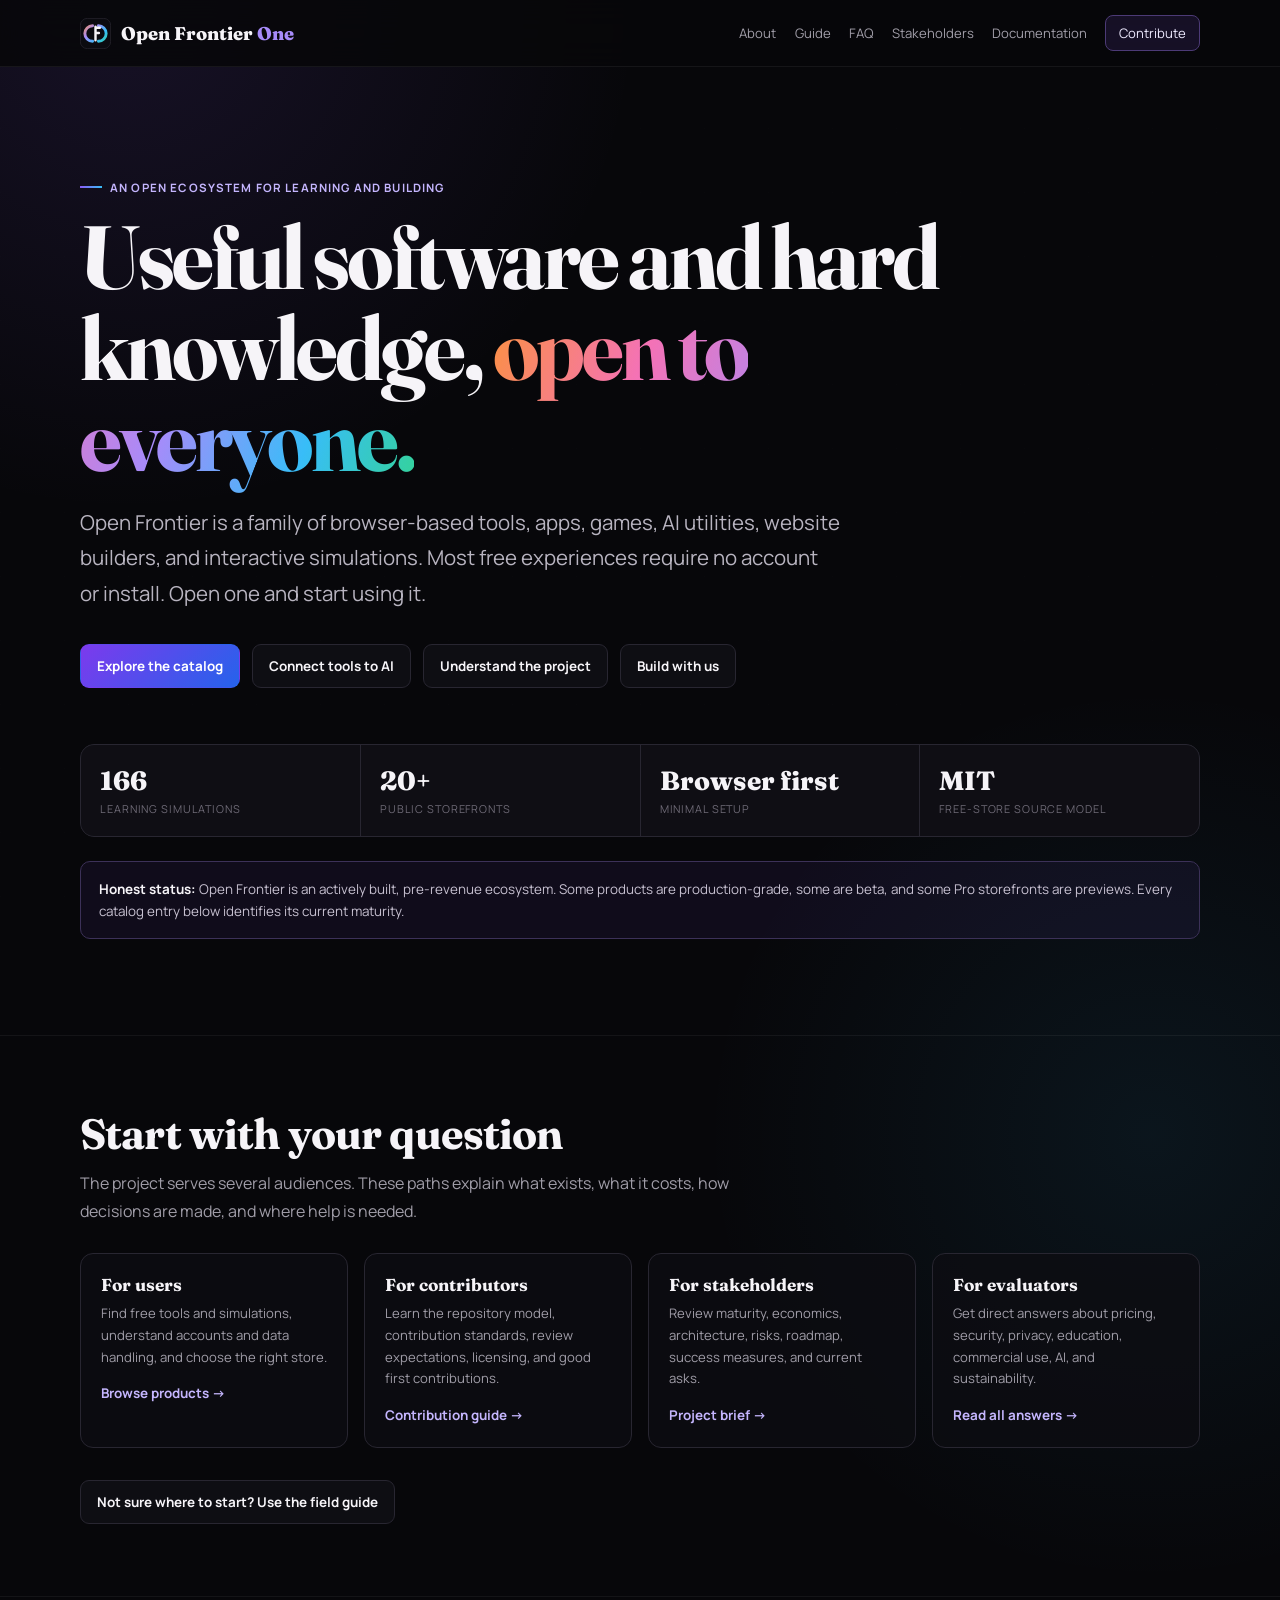
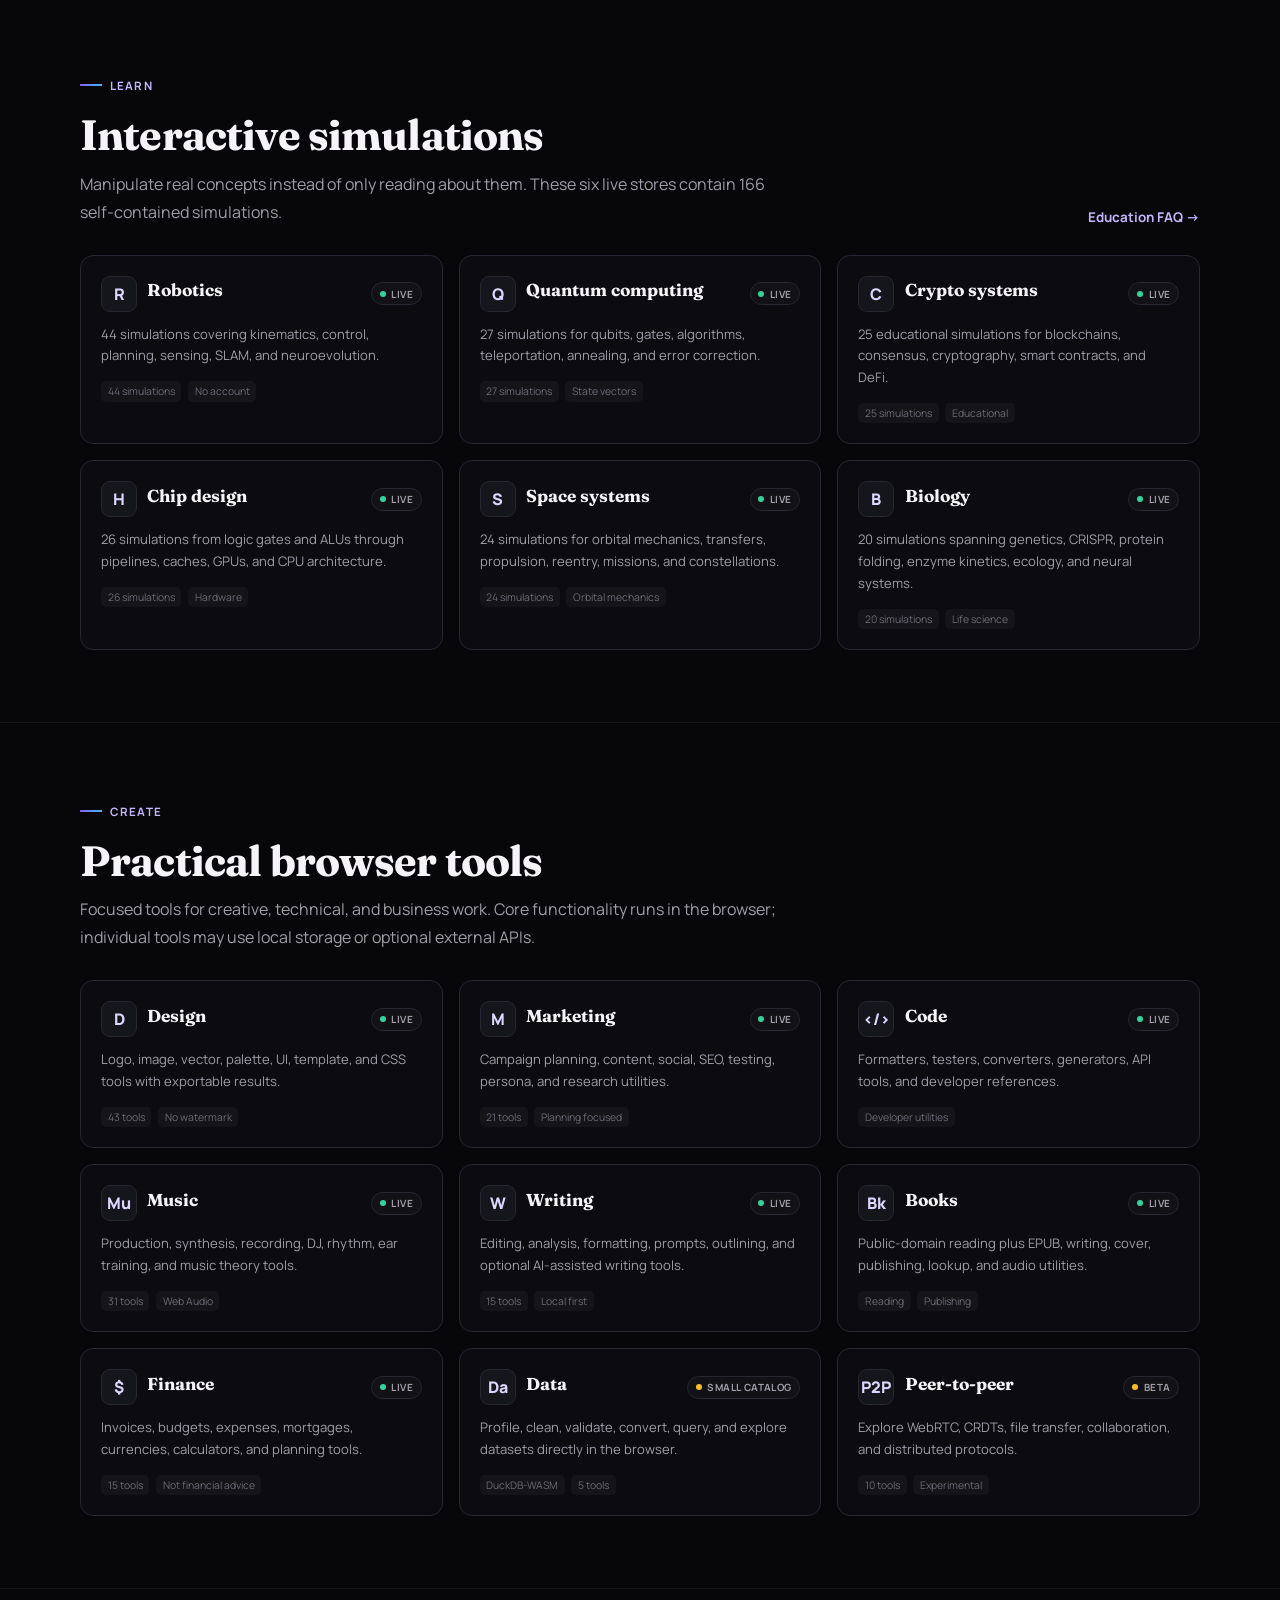
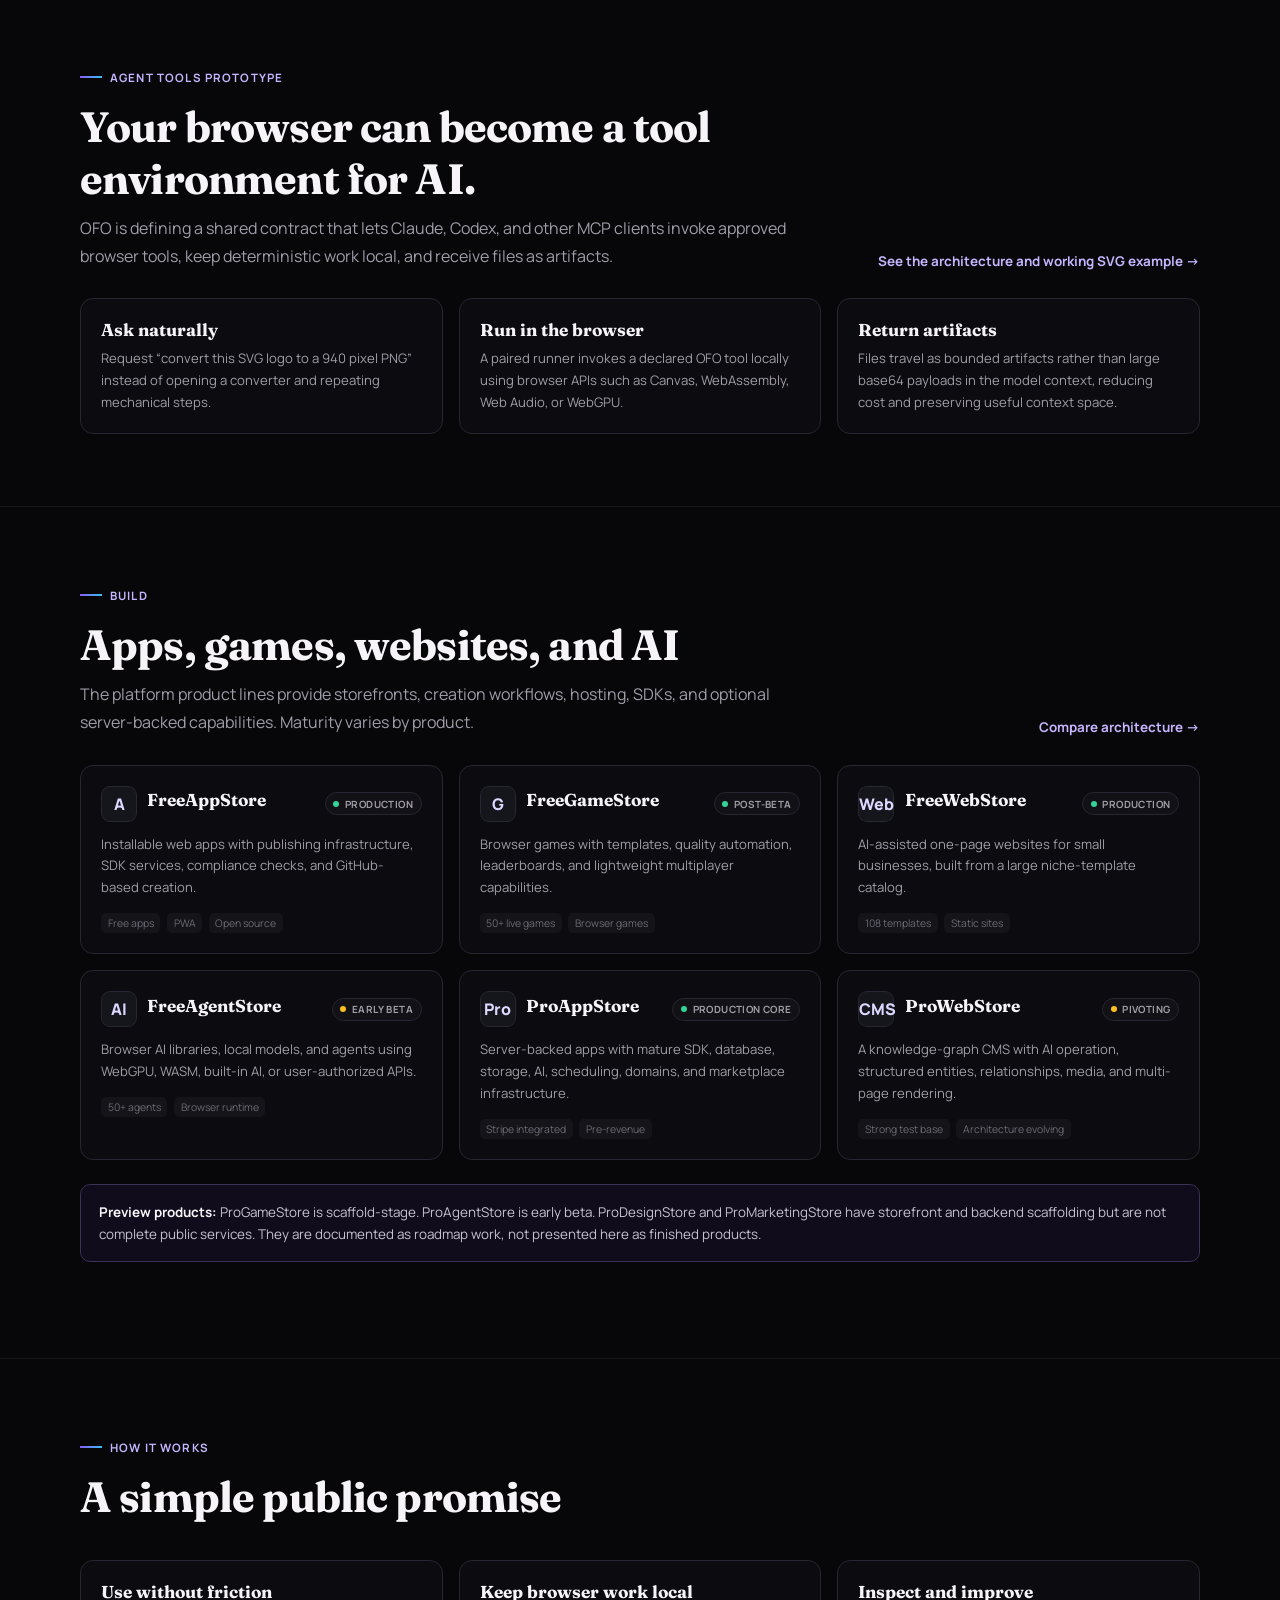
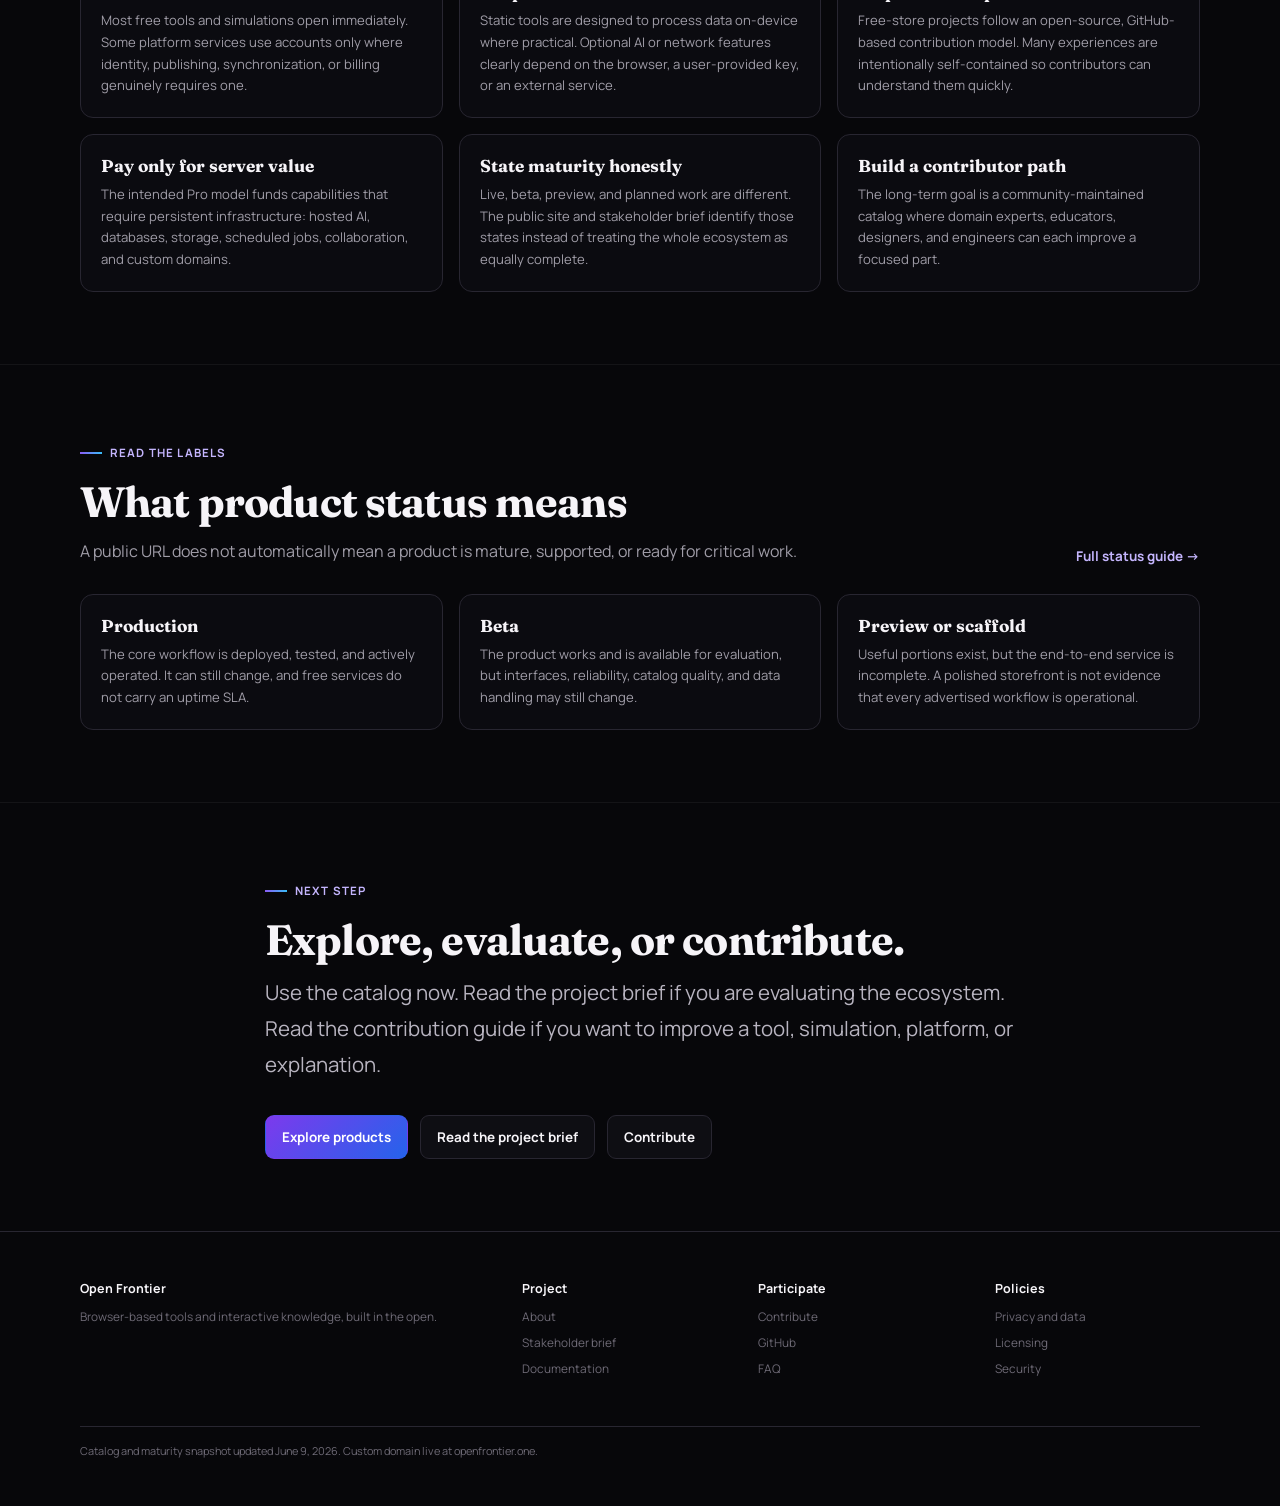
==== commit a5d4b2f4: "Verify custom domain publishing" ====
--- a/index.html
+++ b/index.html
@@ -213,7 +213,7 @@
       <div><h4>Participate</h4><a href="/contribute">Contribute</a><a href="https://github.com/serge-ivo">GitHub</a><a href="/faq">FAQ</a></div>
       <div><h4>Policies</h4><a href="/privacy">Privacy and data</a><a href="/faq#licensing">Licensing</a><a href="/faq#security">Security</a></div>
     </div>
-    <div class="footer-note">Catalog and maturity snapshot updated June 9, 2026. Product counts change as repositories are added, archived, or consolidated.</div>
+    <div class="footer-note">Catalog and maturity snapshot updated June 9, 2026. Custom domain live at openfrontier.one.</div>
   </div>
 </footer>
 </body>
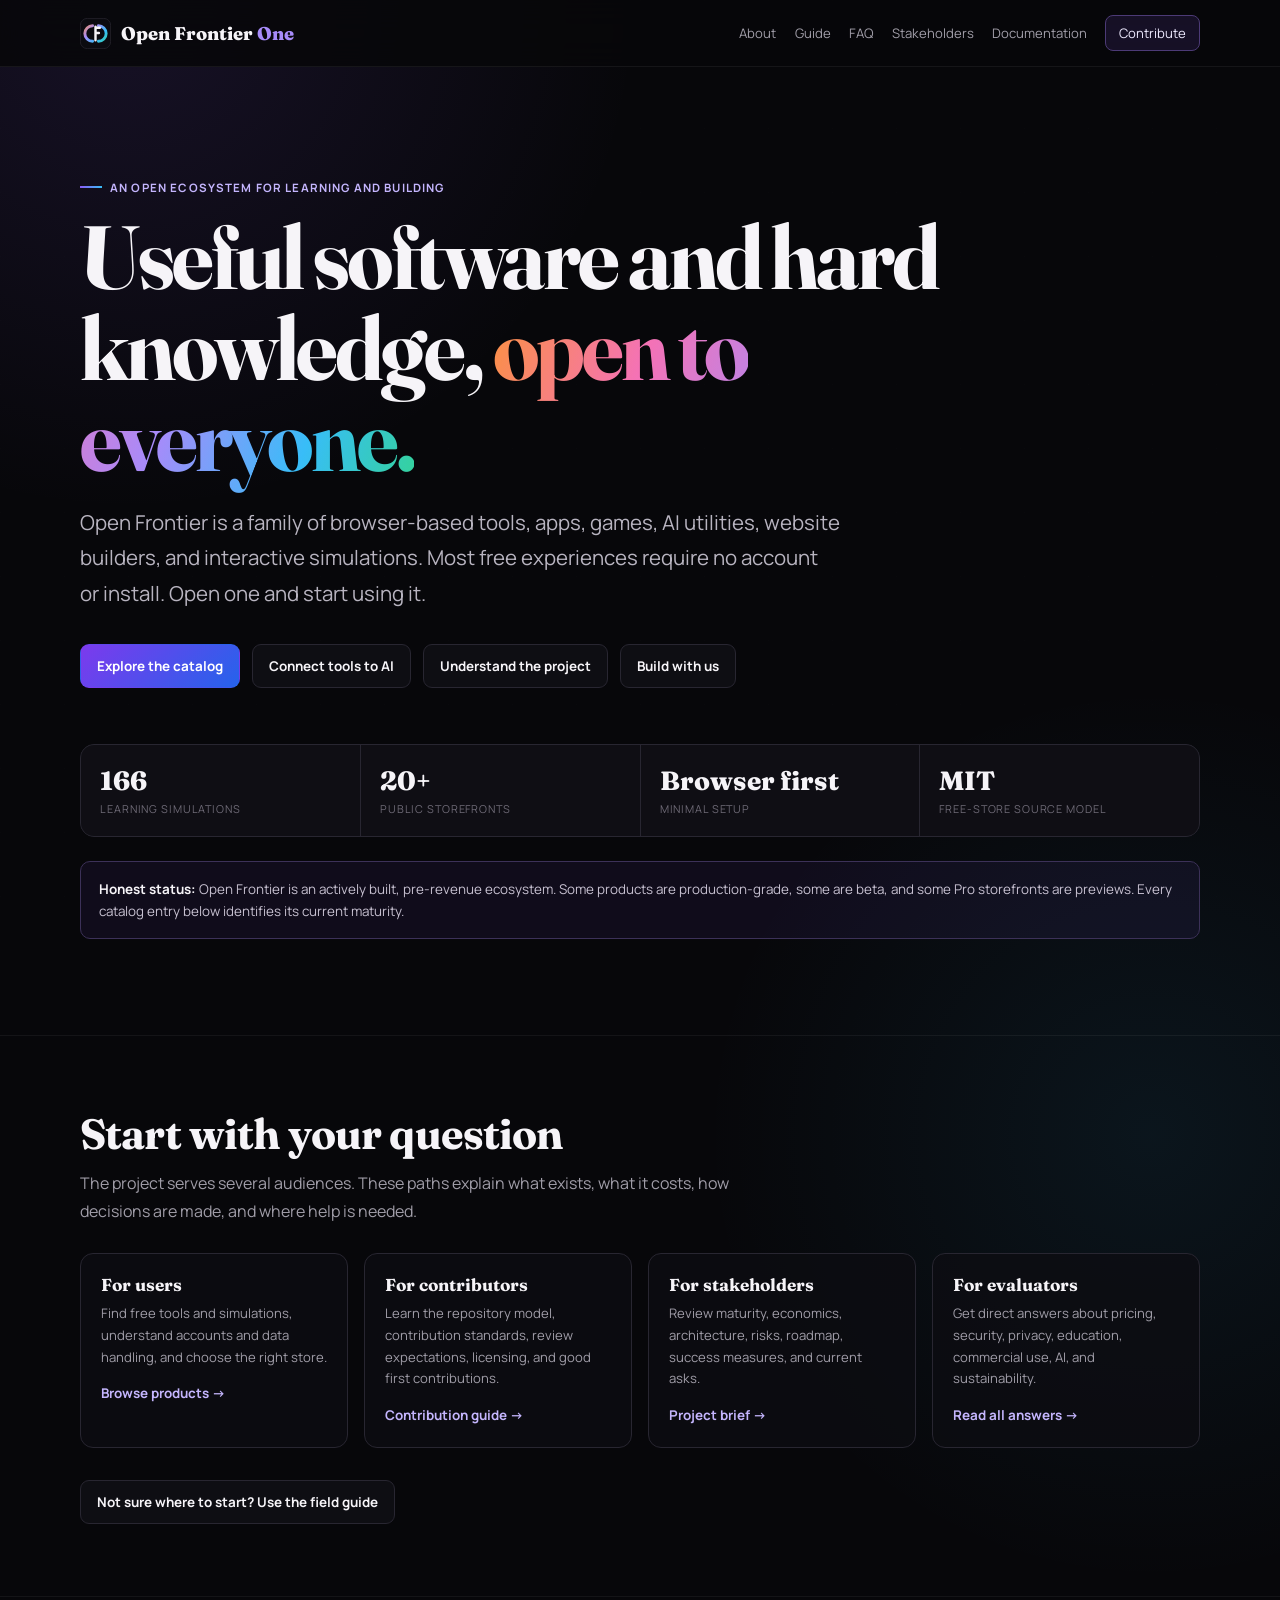
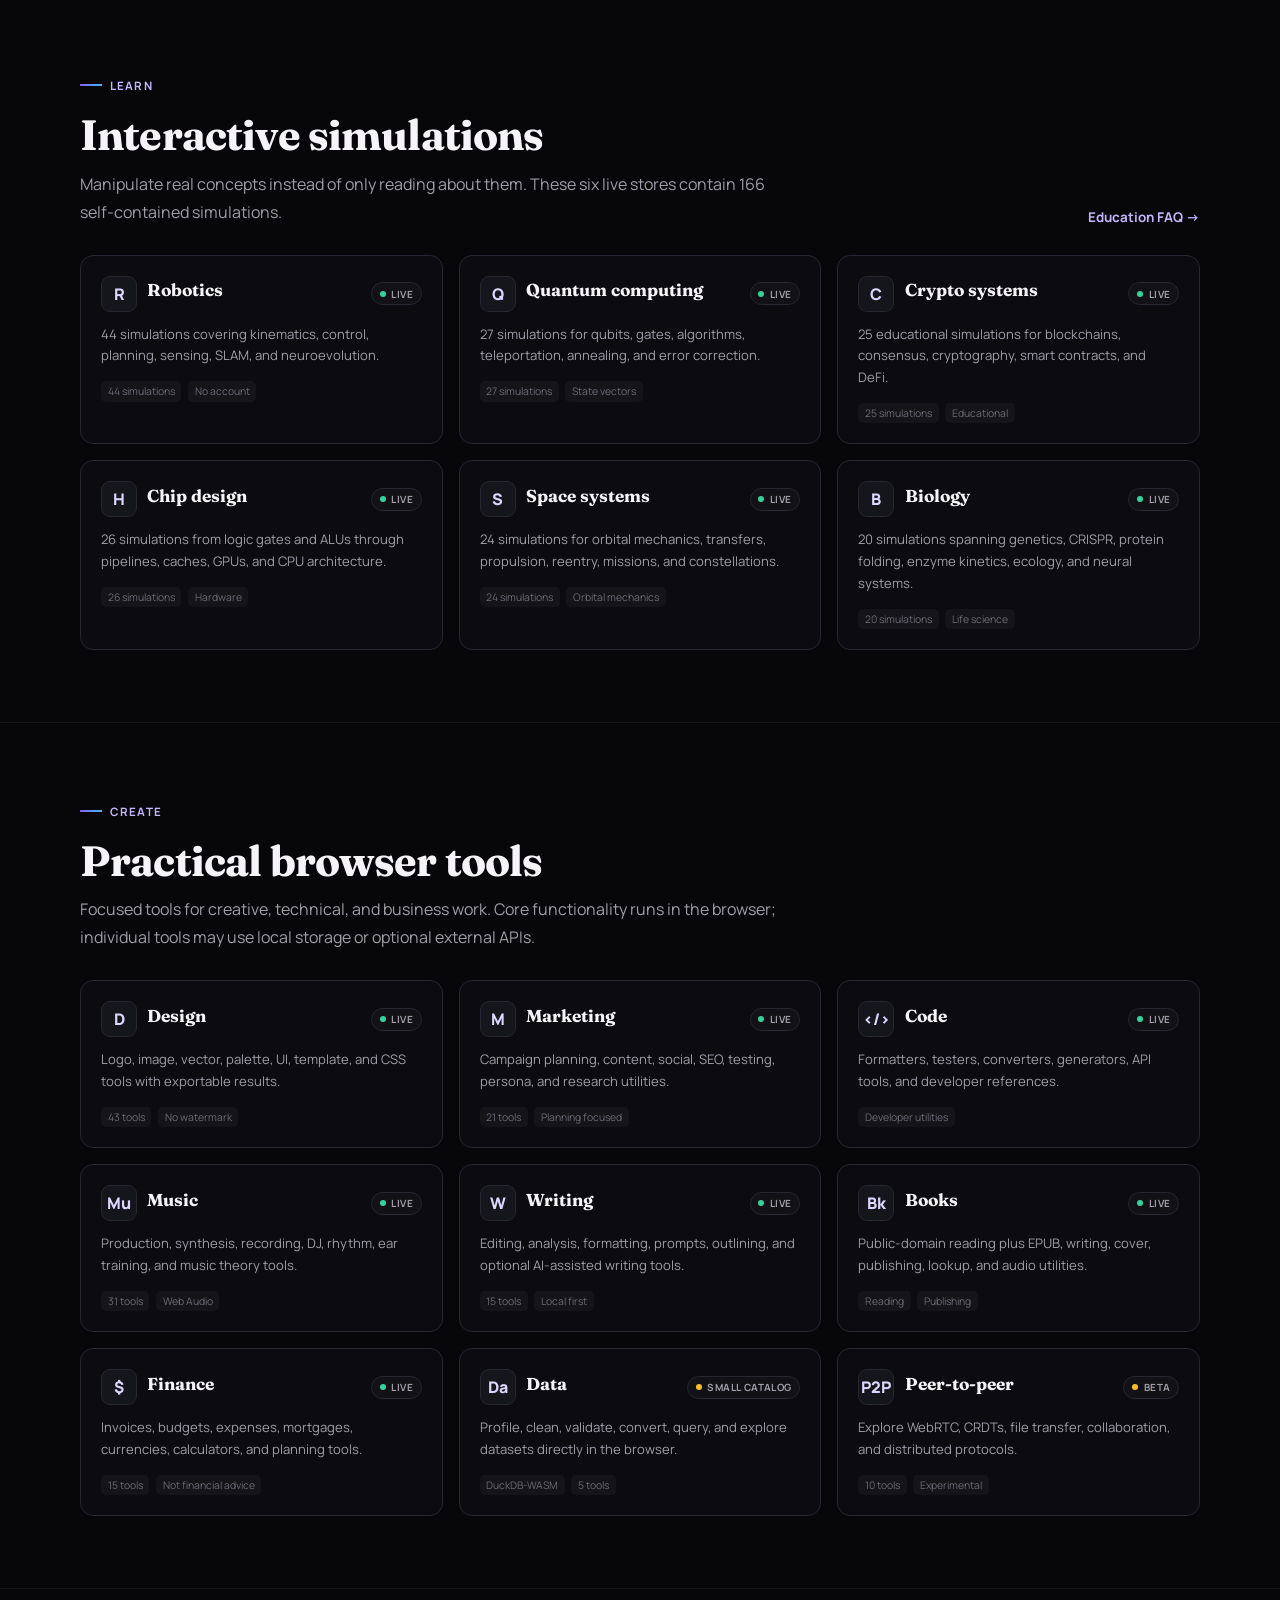
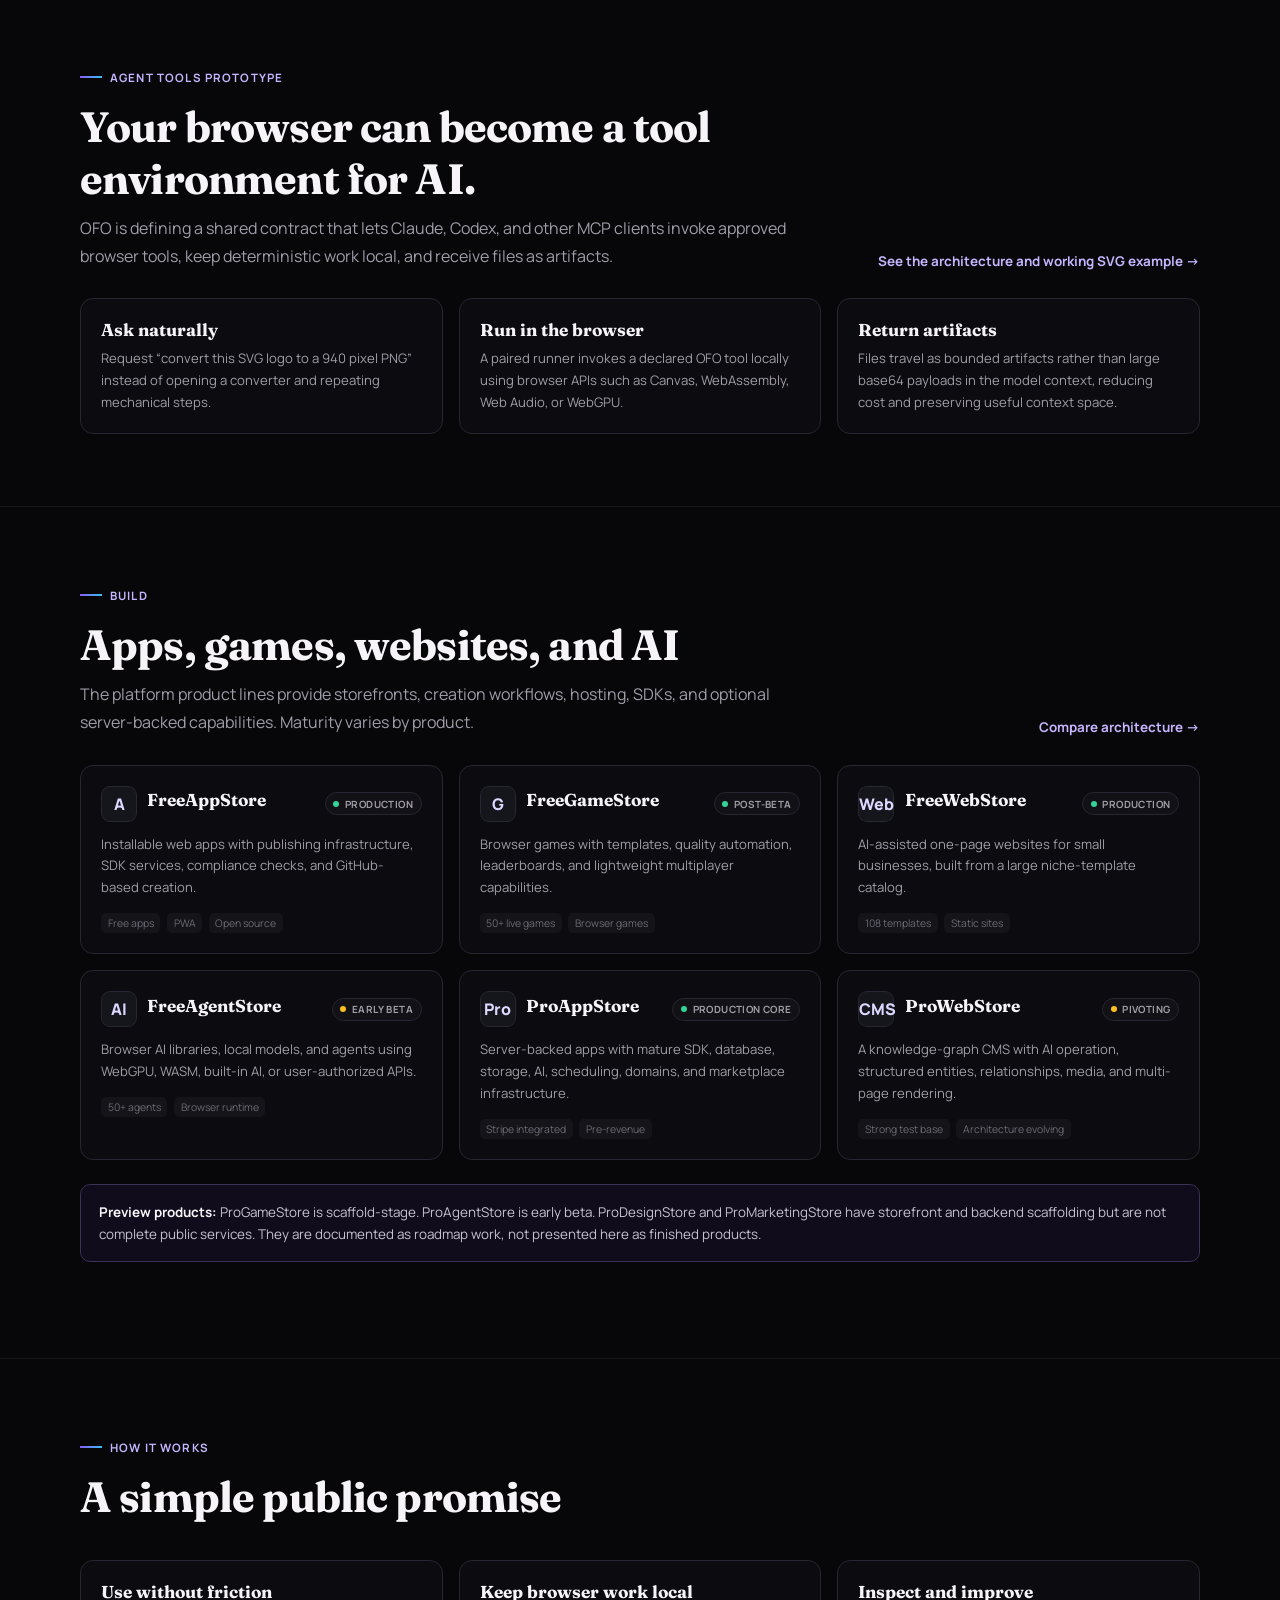
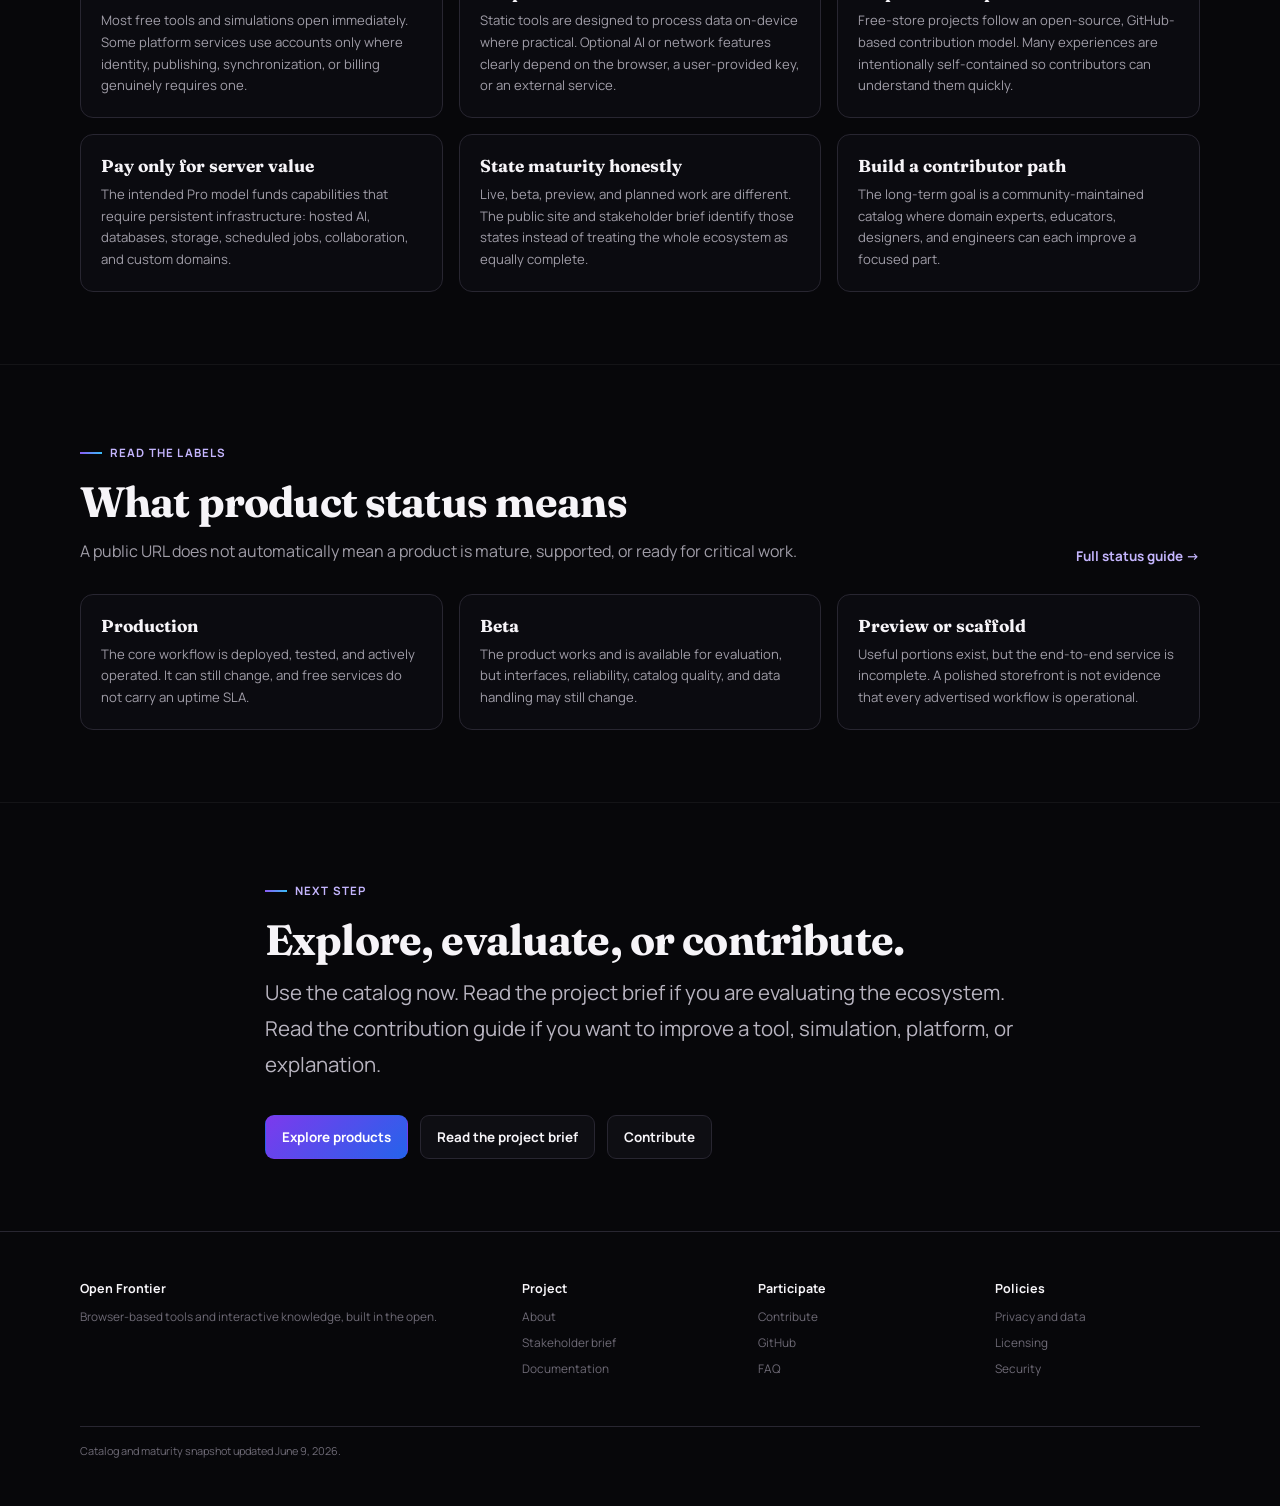
==== commit d65d82a4: "Canonicalize OFO domain links" ====
--- a/index.html
+++ b/index.html
@@ -8,8 +8,8 @@
   <meta property="og:title" content="Open Frontier">
   <meta property="og:description" content="Useful software and hard knowledge, open to anyone with a browser.">
   <meta property="og:type" content="website">
-  <meta property="og:url" content="https://openfrontier.pages.dev/">
-  <link rel="canonical" href="https://openfrontier.pages.dev/">
+  <meta property="og:url" content="https://openfrontier.one/">
+  <link rel="canonical" href="https://openfrontier.one/">
   <link rel="icon" type="image/svg+xml" href="/favicon.svg">
   <link rel="preconnect" href="https://fonts.googleapis.com">
   <link rel="preconnect" href="https://fonts.gstatic.com" crossorigin>
@@ -26,7 +26,7 @@
       <a href="/guide">Guide</a>
       <a href="/faq">FAQ</a>
       <a href="/stakeholders">Stakeholders</a>
-      <a href="https://openfrontier-docs.pages.dev">Documentation</a>
+      <a href="https://docs.openfrontier.one">Documentation</a>
       <a class="nav-cta" href="/contribute">Contribute</a>
     </div>
   </div>
@@ -140,7 +140,7 @@
           <h2 id="build">Apps, games, websites, and AI</h2>
           <p class="section-intro">The platform product lines provide storefronts, creation workflows, hosting, SDKs, and optional server-backed capabilities. Maturity varies by product.</p>
         </div>
-        <a class="text-link" href="https://openfrontier-docs.pages.dev/overview/stores/">Compare architecture &rarr;</a>
+        <a class="text-link" href="https://docs.openfrontier.one/overview/stores/">Compare architecture &rarr;</a>
       </div>
       <div class="grid">
         <a class="card" href="https://freeappstore.online"><div class="card-top"><span class="icon">A</span><h3>FreeAppStore</h3><span class="badge live">Production</span></div><p>Installable web apps with publishing infrastructure, SDK services, compliance checks, and GitHub-based creation.</p><div class="meta"><span>Free apps</span><span>PWA</span><span>Open source</span></div></a>
@@ -209,11 +209,11 @@
   <div class="container">
     <div class="footer-grid">
       <div><h3>Open Frontier</h3><p>Browser-based tools and interactive knowledge, built in the open.</p></div>
-      <div><h4>Project</h4><a href="/about">About</a><a href="/stakeholders">Stakeholder brief</a><a href="https://openfrontier-docs.pages.dev">Documentation</a></div>
-      <div><h4>Participate</h4><a href="/contribute">Contribute</a><a href="https://github.com/serge-ivo">GitHub</a><a href="/faq">FAQ</a></div>
+      <div><h4>Project</h4><a href="/about">About</a><a href="/stakeholders">Stakeholder brief</a><a href="https://docs.openfrontier.one">Documentation</a></div>
+      <div><h4>Participate</h4><a href="/contribute">Contribute</a><a href="https://github.com/OpenFrontierOne">GitHub</a><a href="/faq">FAQ</a></div>
       <div><h4>Policies</h4><a href="/privacy">Privacy and data</a><a href="/faq#licensing">Licensing</a><a href="/faq#security">Security</a></div>
     </div>
-    <div class="footer-note">Catalog and maturity snapshot updated June 9, 2026. Custom domain live at openfrontier.one.</div>
+    <div class="footer-note">Catalog and maturity snapshot updated June 9, 2026.</div>
   </div>
 </footer>
 </body>
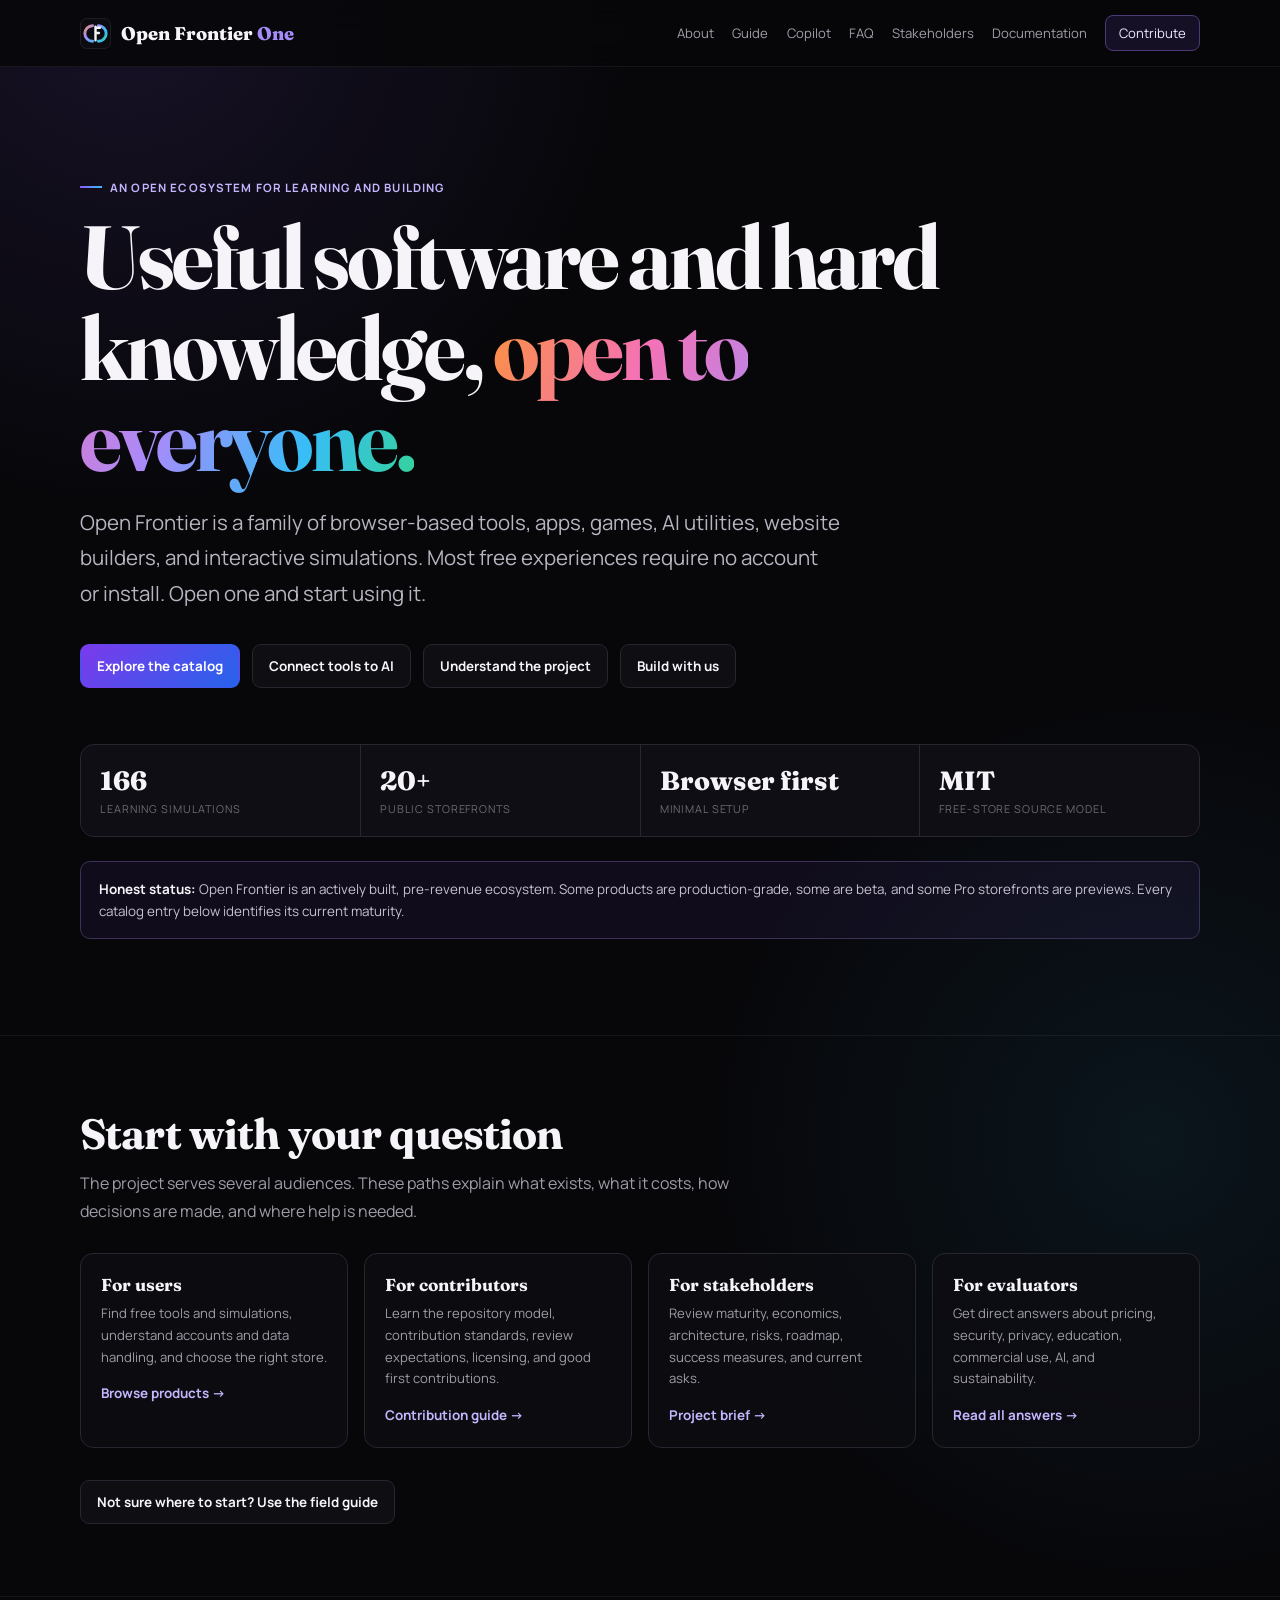
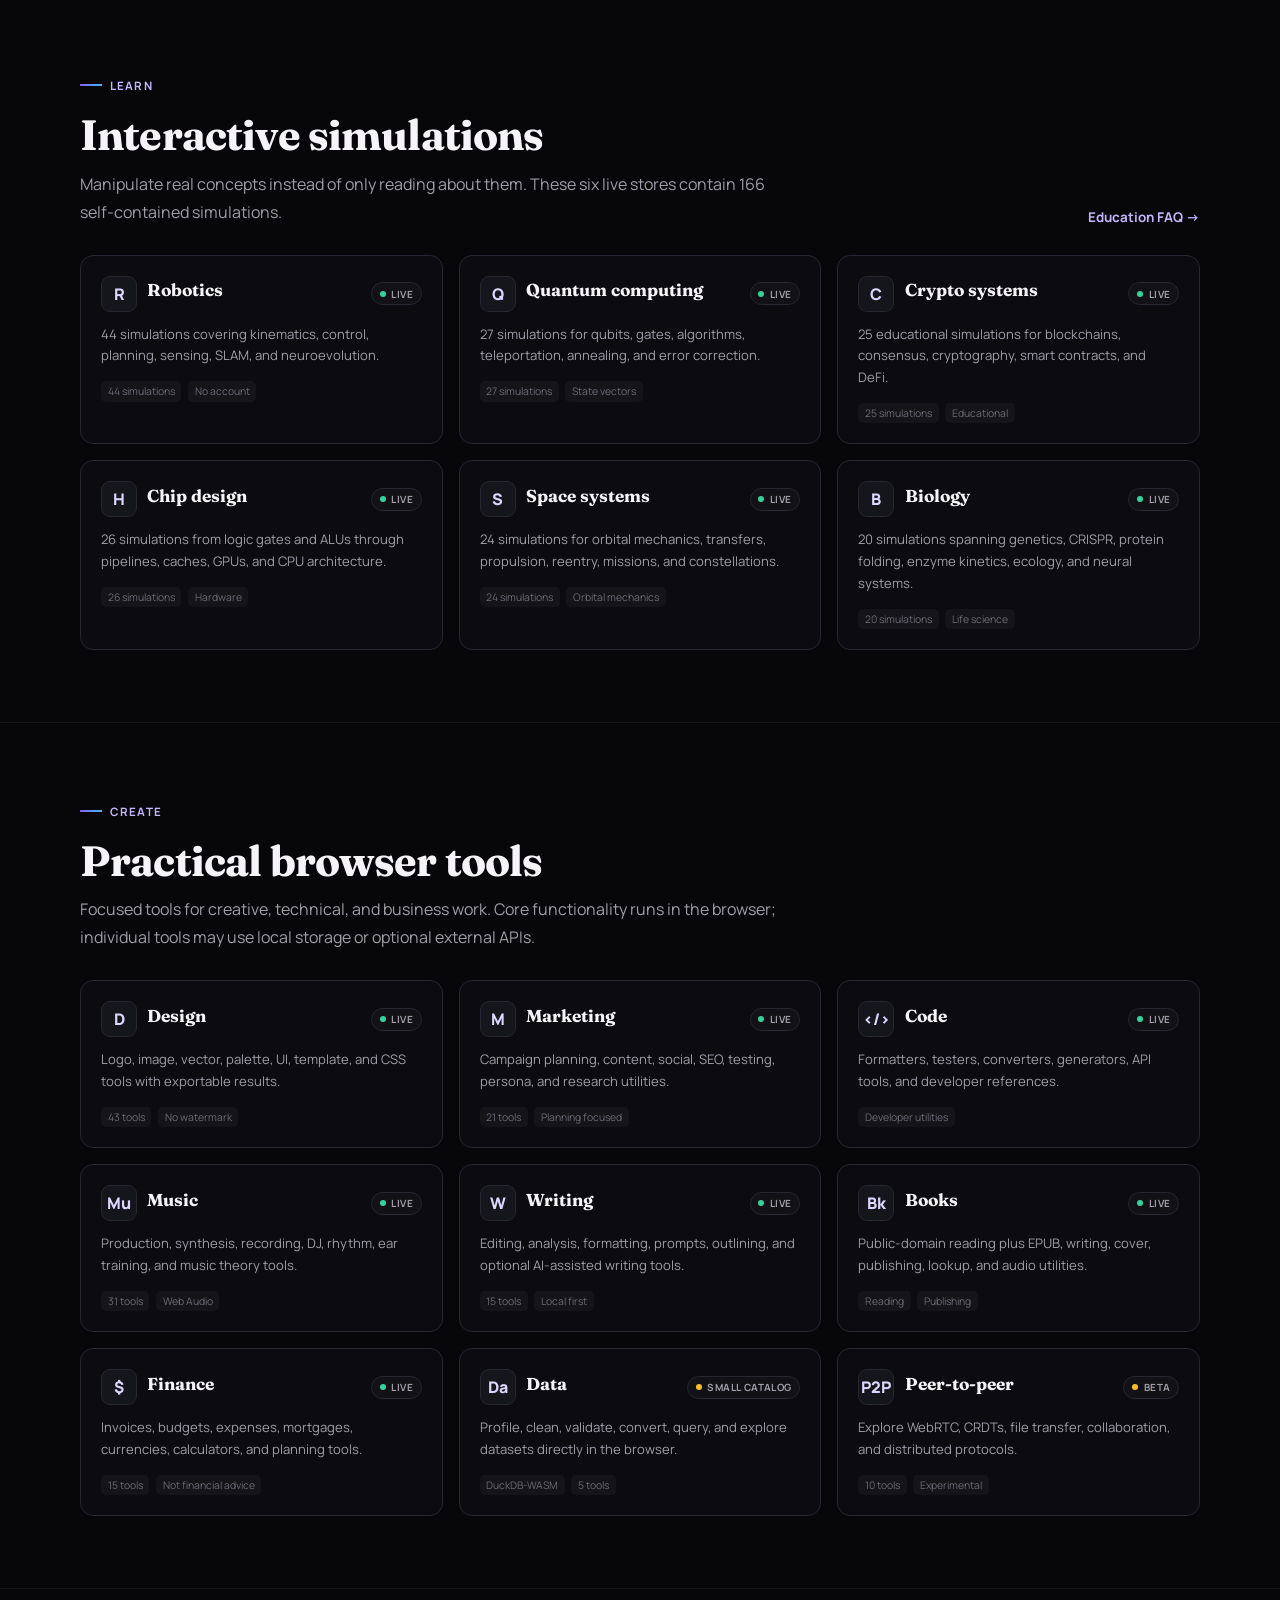
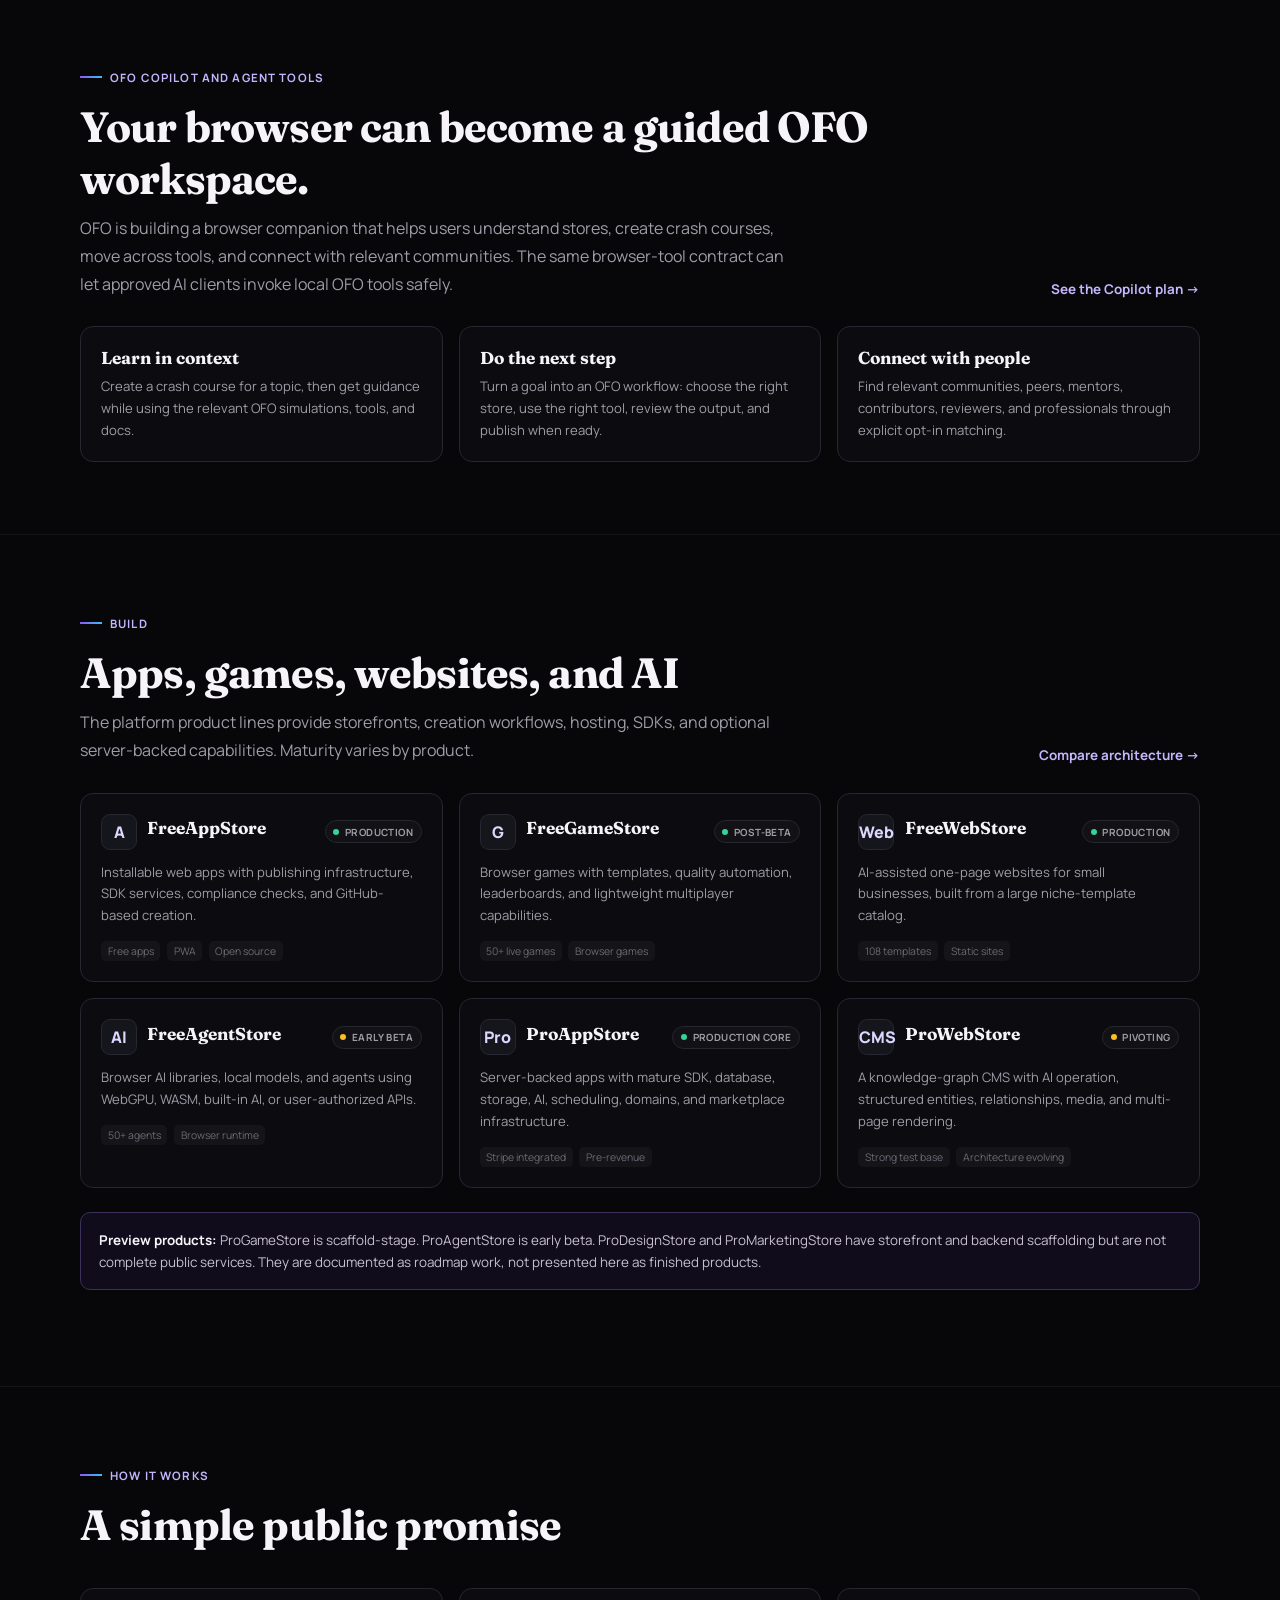
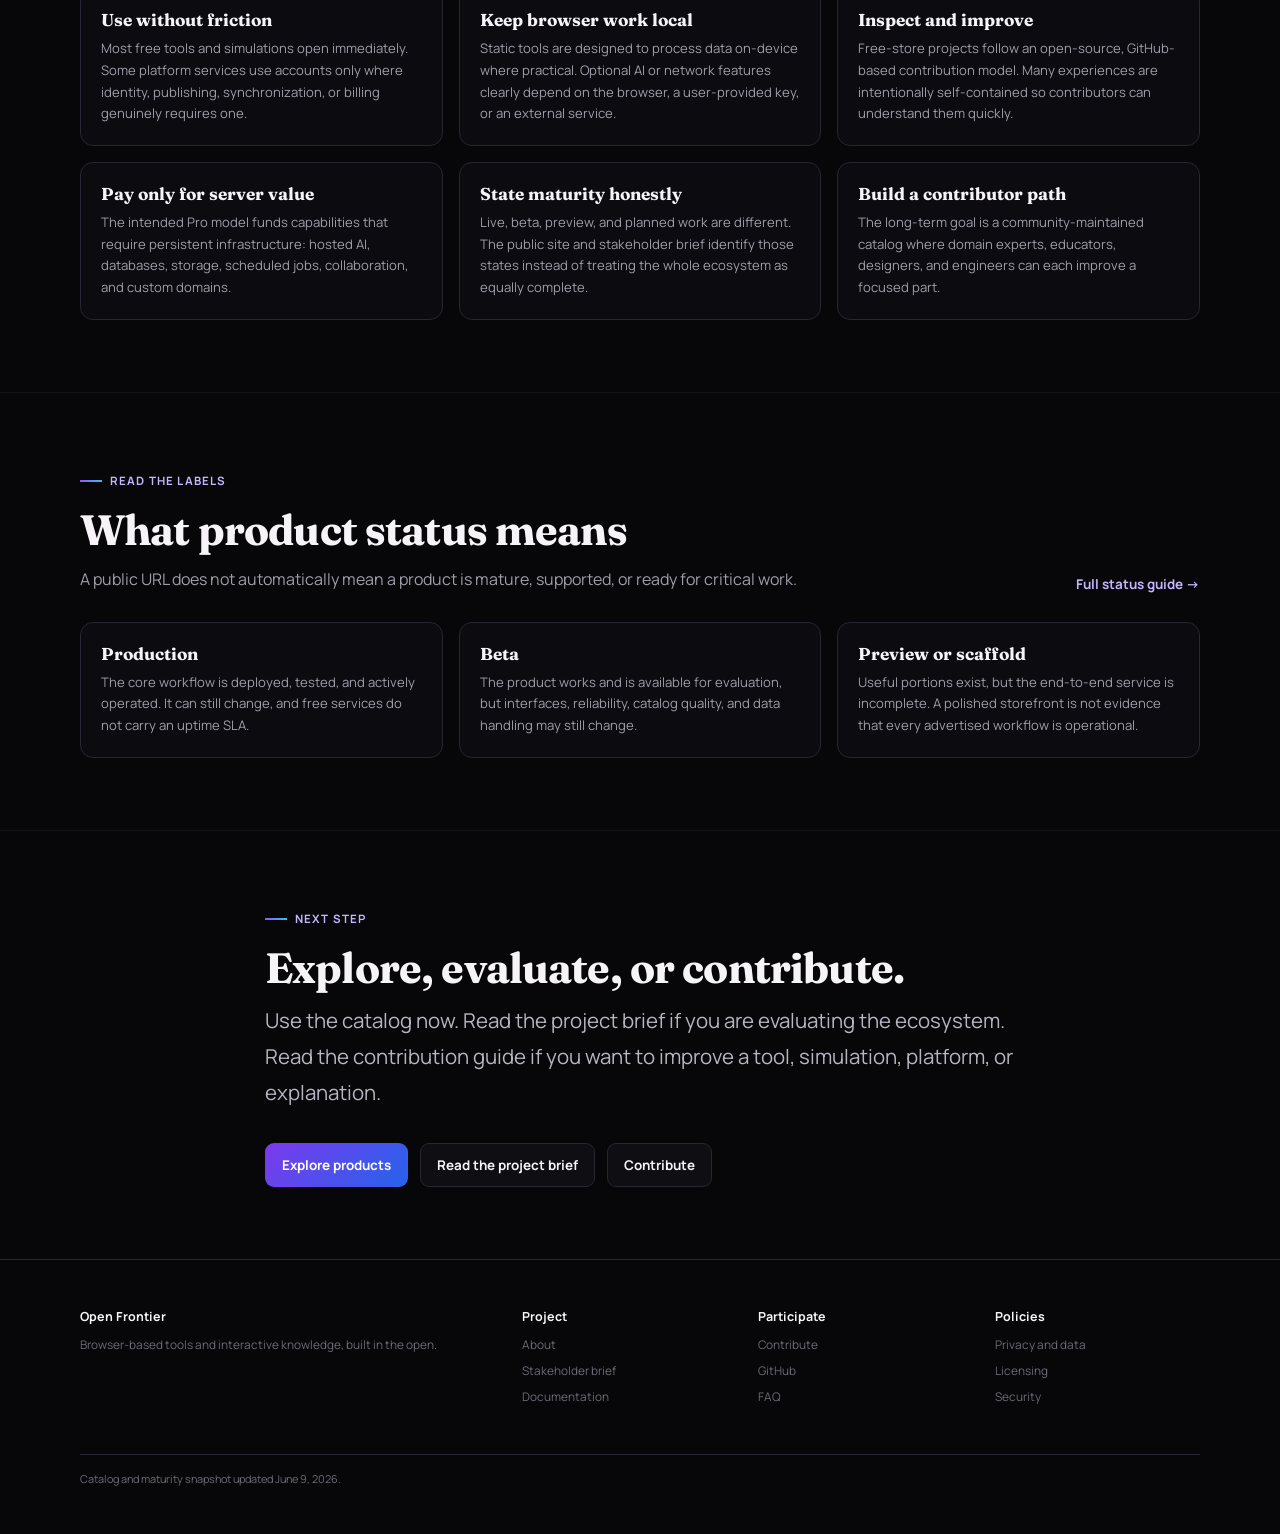
==== commit df90e047: "Add OFO Copilot extension scaffold" ====
--- a/index.html
+++ b/index.html
@@ -24,6 +24,7 @@
     <div class="nav-links">
       <a href="/about">About</a>
       <a href="/guide">Guide</a>
+      <a href="/copilot">Copilot</a>
       <a href="/faq">FAQ</a>
       <a href="/stakeholders">Stakeholders</a>
       <a href="https://docs.openfrontier.one">Documentation</a>
@@ -118,16 +119,16 @@
     <div class="container">
       <div class="section-head">
         <div>
-          <span class="eyebrow">Agent tools prototype</span>
-          <h2 id="agent-tools">Your browser can become a tool environment for AI.</h2>
-          <p class="section-intro">OFO is defining a shared contract that lets Claude, Codex, and other MCP clients invoke approved browser tools, keep deterministic work local, and receive files as artifacts.</p>
-        </div>
-        <a class="text-link" href="/agent-tools">See the architecture and working SVG example &rarr;</a>
-      </div>
-      <div class="grid">
-        <div class="card"><h3>Ask naturally</h3><p>Request “convert this SVG logo to a 940 pixel PNG” instead of opening a converter and repeating mechanical steps.</p></div>
-        <div class="card"><h3>Run in the browser</h3><p>A paired runner invokes a declared OFO tool locally using browser APIs such as Canvas, WebAssembly, Web Audio, or WebGPU.</p></div>
-        <div class="card"><h3>Return artifacts</h3><p>Files travel as bounded artifacts rather than large base64 payloads in the model context, reducing cost and preserving useful context space.</p></div>
+          <span class="eyebrow">OFO Copilot and agent tools</span>
+          <h2 id="agent-tools">Your browser can become a guided OFO workspace.</h2>
+          <p class="section-intro">OFO is building a browser companion that helps users understand stores, create crash courses, move across tools, and connect with relevant communities. The same browser-tool contract can let approved AI clients invoke local OFO tools safely.</p>
+        </div>
+        <a class="text-link" href="/copilot">See the Copilot plan &rarr;</a>
+      </div>
+      <div class="grid">
+        <div class="card"><h3>Learn in context</h3><p>Create a crash course for a topic, then get guidance while using the relevant OFO simulations, tools, and docs.</p></div>
+        <div class="card"><h3>Do the next step</h3><p>Turn a goal into an OFO workflow: choose the right store, use the right tool, review the output, and publish when ready.</p></div>
+        <div class="card"><h3>Connect with people</h3><p>Find relevant communities, peers, mentors, contributors, reviewers, and professionals through explicit opt-in matching.</p></div>
       </div>
     </div>
   </section>
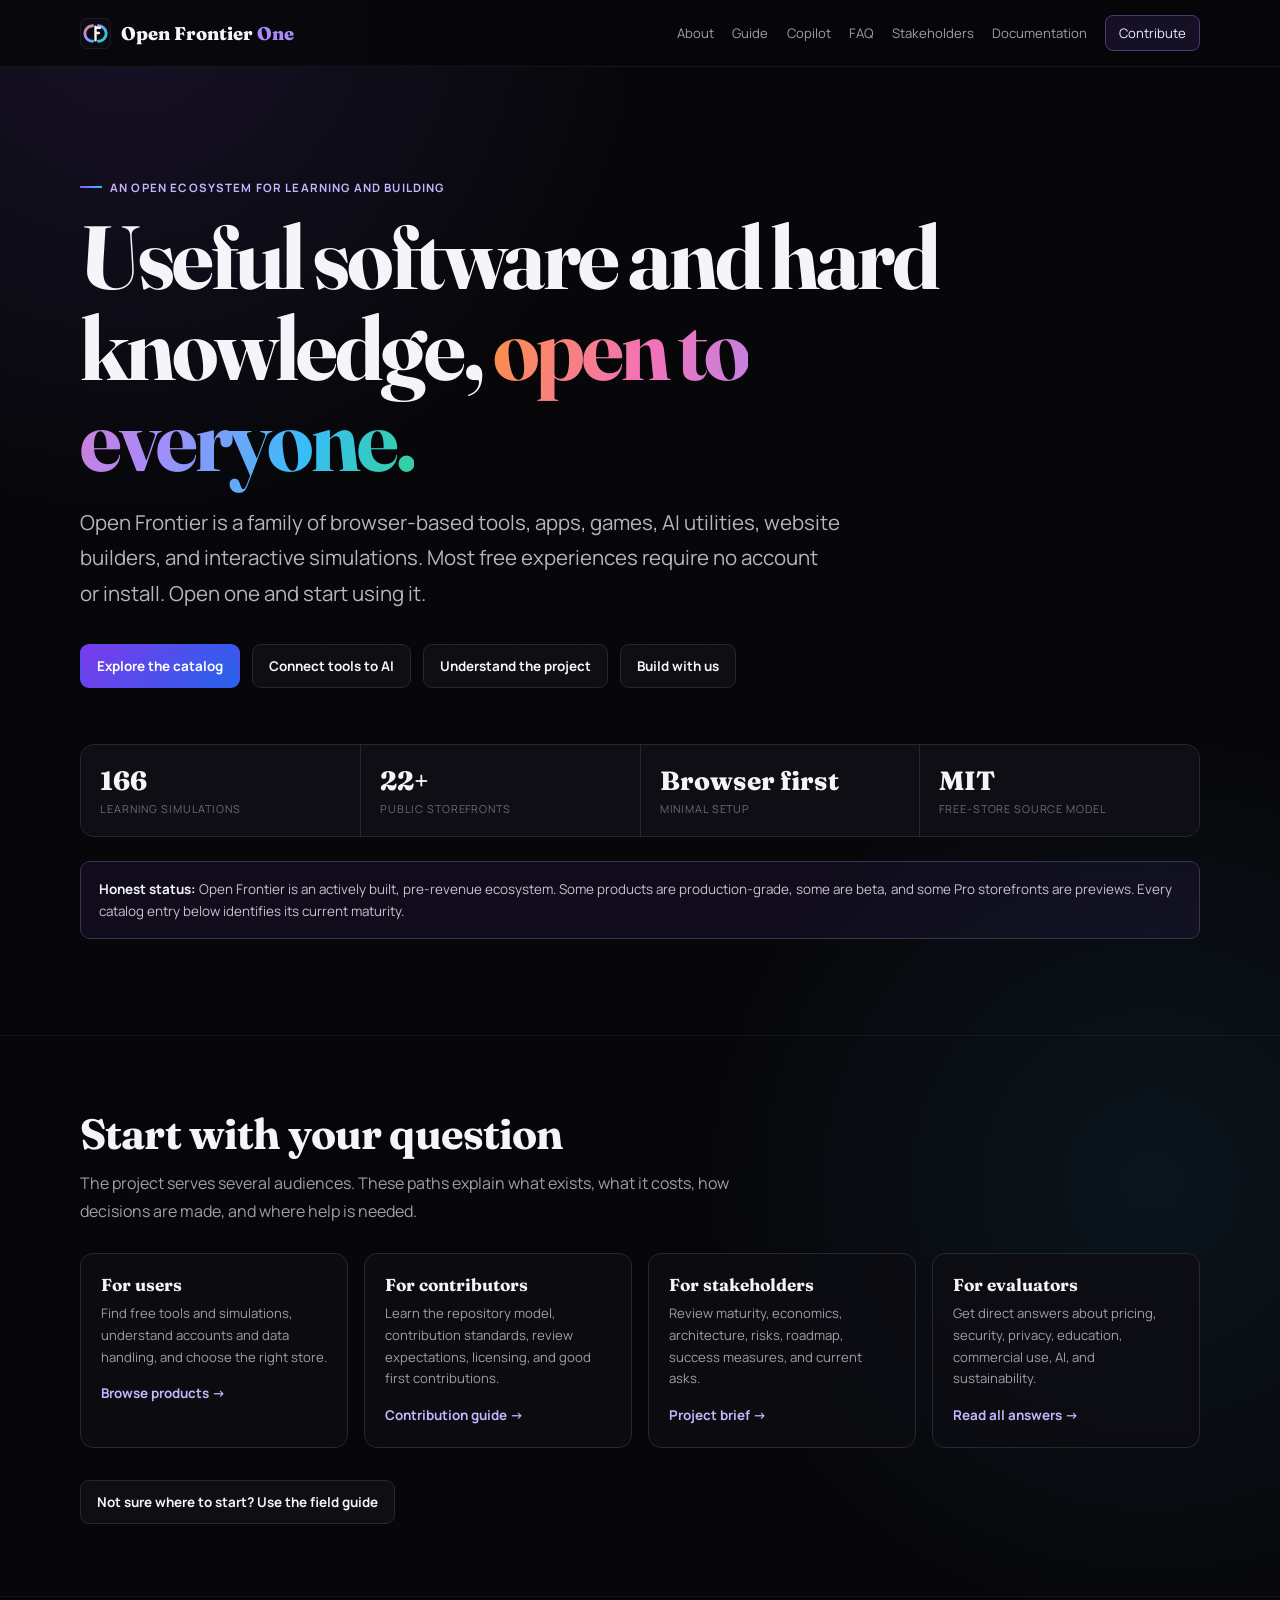
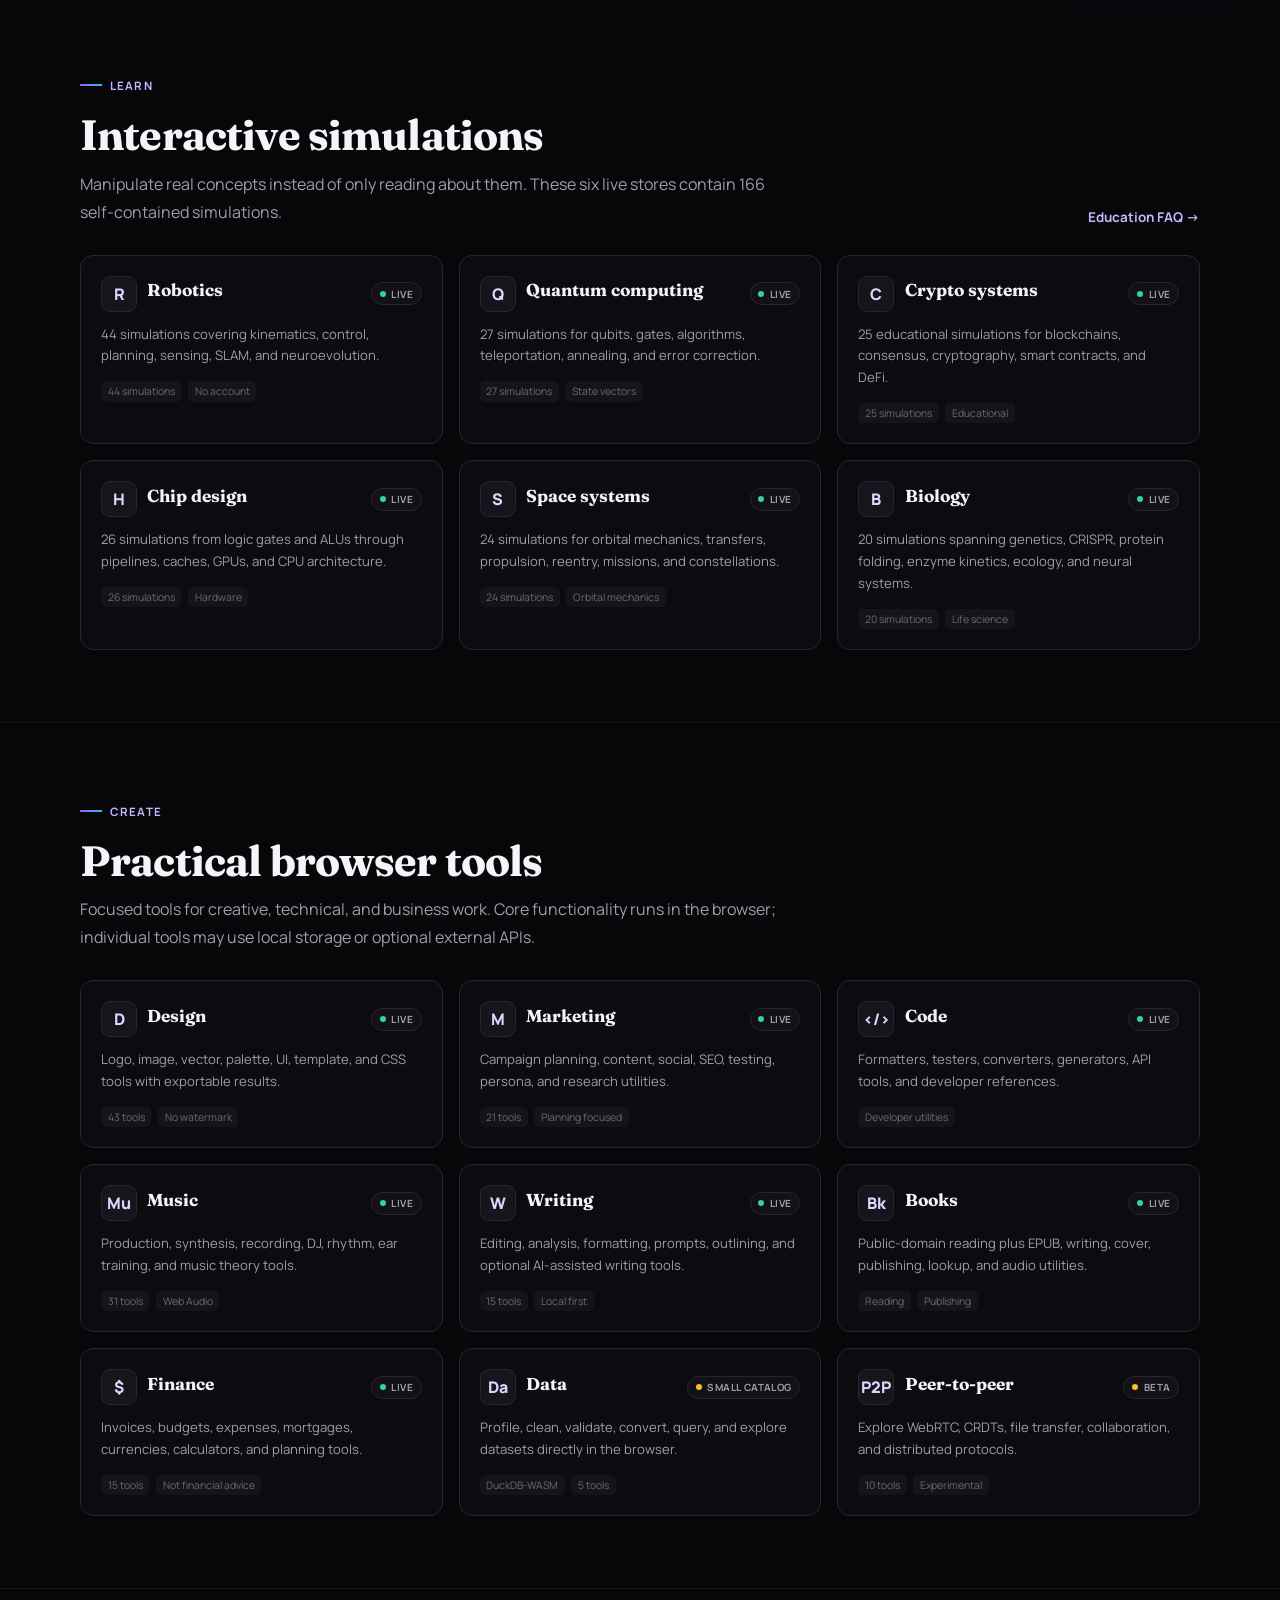
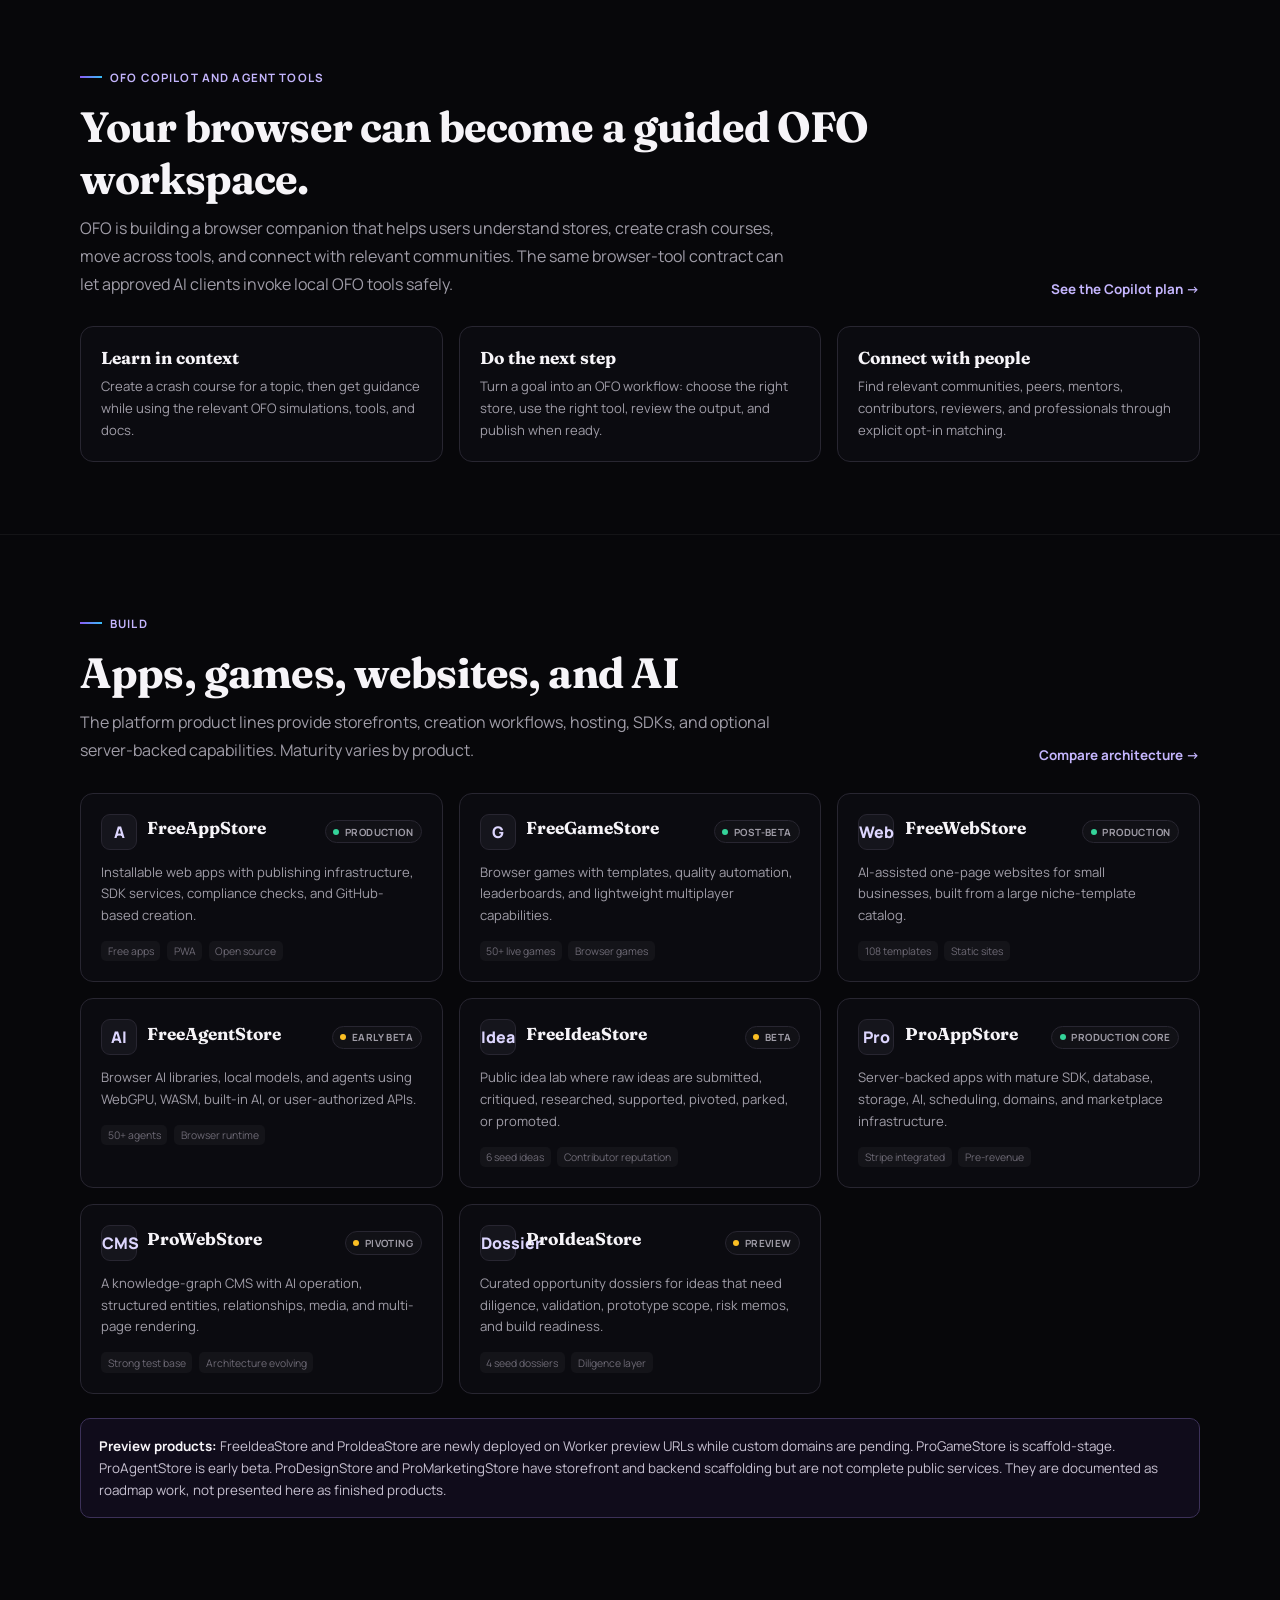
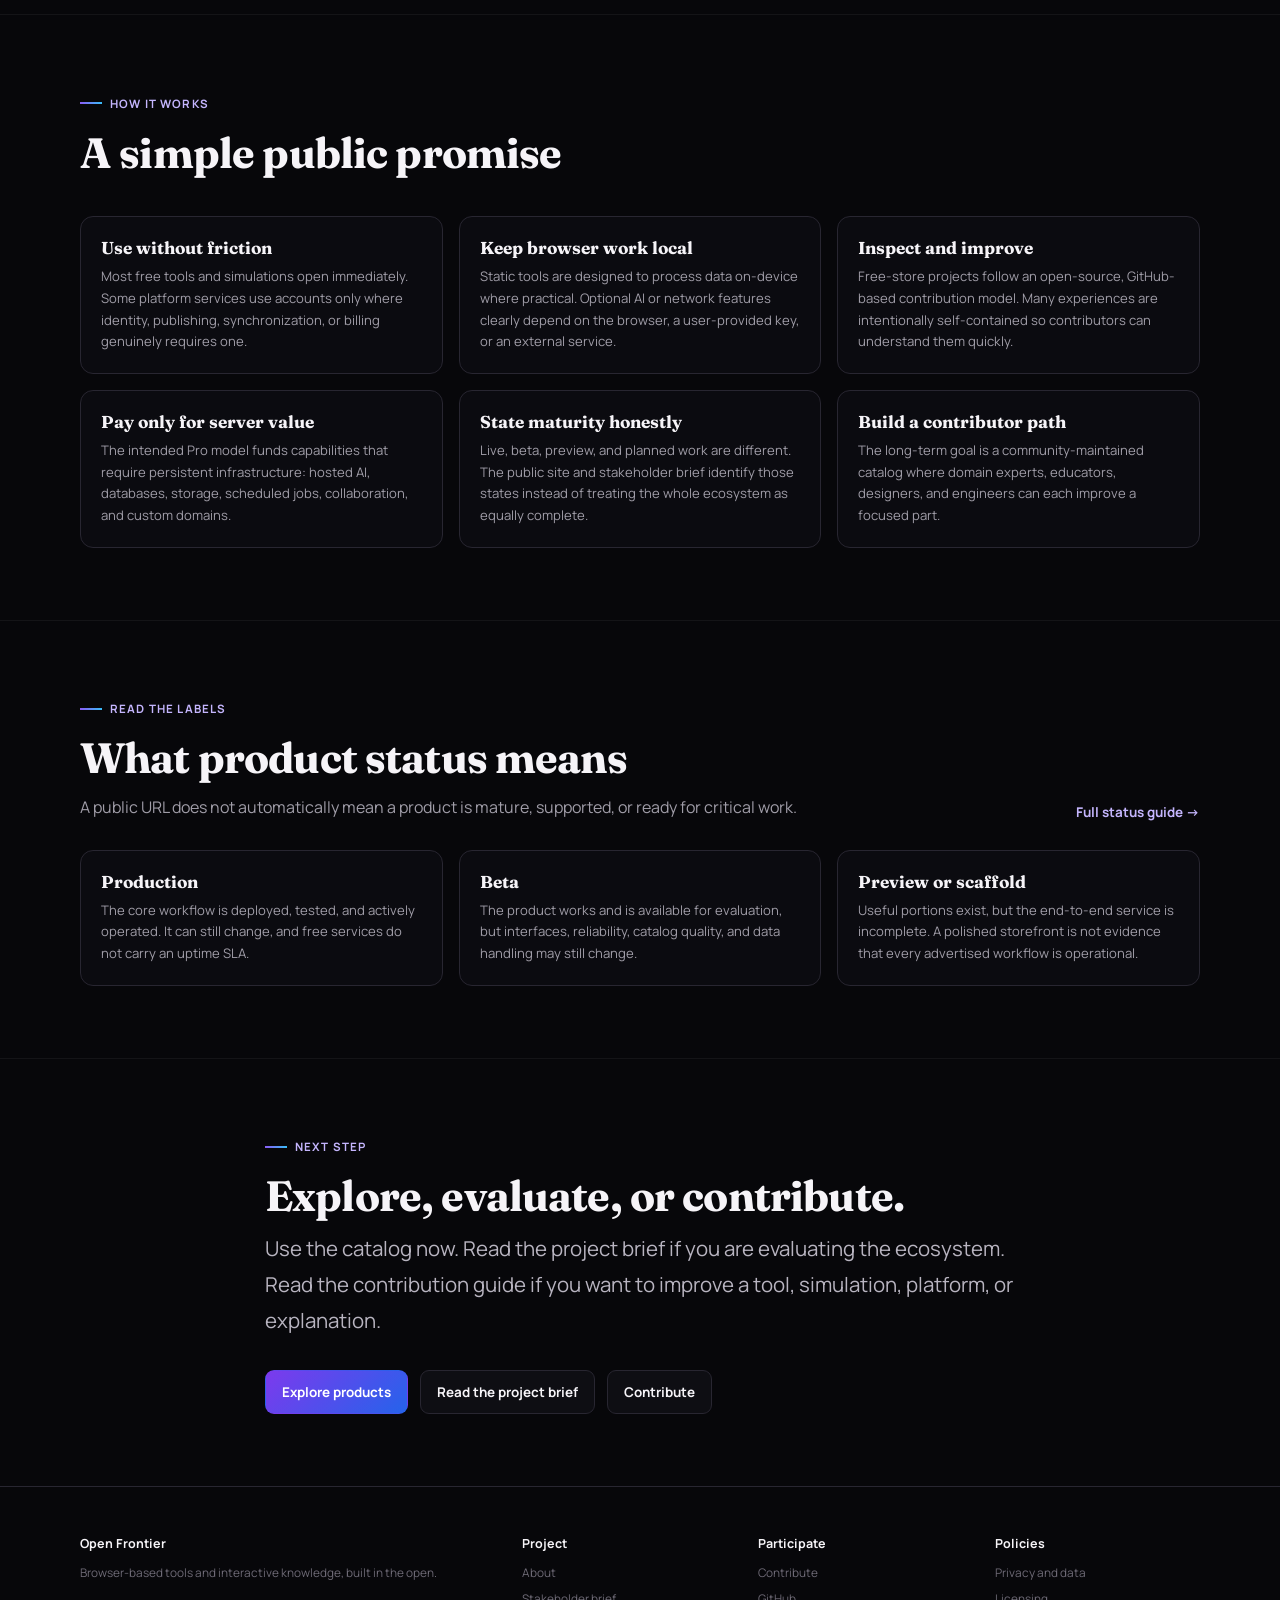
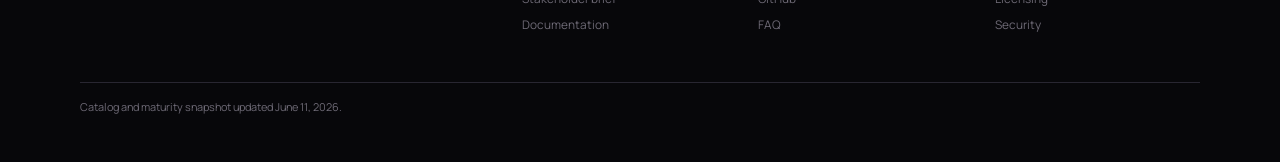
==== commit 7cf6d169: "Add idea stores to OFO website" ====
--- a/index.html
+++ b/index.html
@@ -46,7 +46,7 @@
     </div>
     <div class="stats">
       <div class="stat"><div class="stat-value">166</div><div class="stat-label">Learning simulations</div></div>
-      <div class="stat"><div class="stat-value">20+</div><div class="stat-label">Public storefronts</div></div>
+      <div class="stat"><div class="stat-value">22+</div><div class="stat-label">Public storefronts</div></div>
       <div class="stat"><div class="stat-value">Browser first</div><div class="stat-label">Minimal setup</div></div>
       <div class="stat"><div class="stat-value">MIT</div><div class="stat-label">Free-store source model</div></div>
     </div>
@@ -148,10 +148,12 @@
         <a class="card" href="https://freegamestore.online"><div class="card-top"><span class="icon">G</span><h3>FreeGameStore</h3><span class="badge live">Post-beta</span></div><p>Browser games with templates, quality automation, leaderboards, and lightweight multiplayer capabilities.</p><div class="meta"><span>50+ live games</span><span>Browser games</span></div></a>
         <a class="card" href="https://freewebstore.online"><div class="card-top"><span class="icon">Web</span><h3>FreeWebStore</h3><span class="badge live">Production</span></div><p>AI-assisted one-page websites for small businesses, built from a large niche-template catalog.</p><div class="meta"><span>108 templates</span><span>Static sites</span></div></a>
         <a class="card" href="https://freeagentstore.online"><div class="card-top"><span class="icon">AI</span><h3>FreeAgentStore</h3><span class="badge beta">Early beta</span></div><p>Browser AI libraries, local models, and agents using WebGPU, WASM, built-in AI, or user-authorized APIs.</p><div class="meta"><span>50+ agents</span><span>Browser runtime</span></div></a>
+        <a class="card" href="https://freeideastore.serge-the-dev.workers.dev"><div class="card-top"><span class="icon">Idea</span><h3>FreeIdeaStore</h3><span class="badge beta">Beta</span></div><p>Public idea lab where raw ideas are submitted, critiqued, researched, supported, pivoted, parked, or promoted.</p><div class="meta"><span>6 seed ideas</span><span>Contributor reputation</span></div></a>
         <a class="card" href="https://proappstore.online"><div class="card-top"><span class="icon">Pro</span><h3>ProAppStore</h3><span class="badge live">Production core</span></div><p>Server-backed apps with mature SDK, database, storage, AI, scheduling, domains, and marketplace infrastructure.</p><div class="meta"><span>Stripe integrated</span><span>Pre-revenue</span></div></a>
         <a class="card" href="https://prowebstore.online"><div class="card-top"><span class="icon">CMS</span><h3>ProWebStore</h3><span class="badge beta">Pivoting</span></div><p>A knowledge-graph CMS with AI operation, structured entities, relationships, media, and multi-page rendering.</p><div class="meta"><span>Strong test base</span><span>Architecture evolving</span></div></a>
-      </div>
-      <p class="notice"><strong>Preview products:</strong> ProGameStore is scaffold-stage. ProAgentStore is early beta. ProDesignStore and ProMarketingStore have storefront and backend scaffolding but are not complete public services. They are documented as roadmap work, not presented here as finished products.</p>
+        <a class="card" href="https://proideastore.serge-the-dev.workers.dev"><div class="card-top"><span class="icon">Dossier</span><h3>ProIdeaStore</h3><span class="badge beta">Preview</span></div><p>Curated opportunity dossiers for ideas that need diligence, validation, prototype scope, risk memos, and build readiness.</p><div class="meta"><span>4 seed dossiers</span><span>Diligence layer</span></div></a>
+      </div>
+      <p class="notice"><strong>Preview products:</strong> FreeIdeaStore and ProIdeaStore are newly deployed on Worker preview URLs while custom domains are pending. ProGameStore is scaffold-stage. ProAgentStore is early beta. ProDesignStore and ProMarketingStore have storefront and backend scaffolding but are not complete public services. They are documented as roadmap work, not presented here as finished products.</p>
     </div>
   </section>
 
@@ -214,7 +216,7 @@
       <div><h4>Participate</h4><a href="/contribute">Contribute</a><a href="https://github.com/OpenFrontierOne">GitHub</a><a href="/faq">FAQ</a></div>
       <div><h4>Policies</h4><a href="/privacy">Privacy and data</a><a href="/faq#licensing">Licensing</a><a href="/faq#security">Security</a></div>
     </div>
-    <div class="footer-note">Catalog and maturity snapshot updated June 9, 2026.</div>
+    <div class="footer-note">Catalog and maturity snapshot updated June 11, 2026.</div>
   </div>
 </footer>
 </body>
